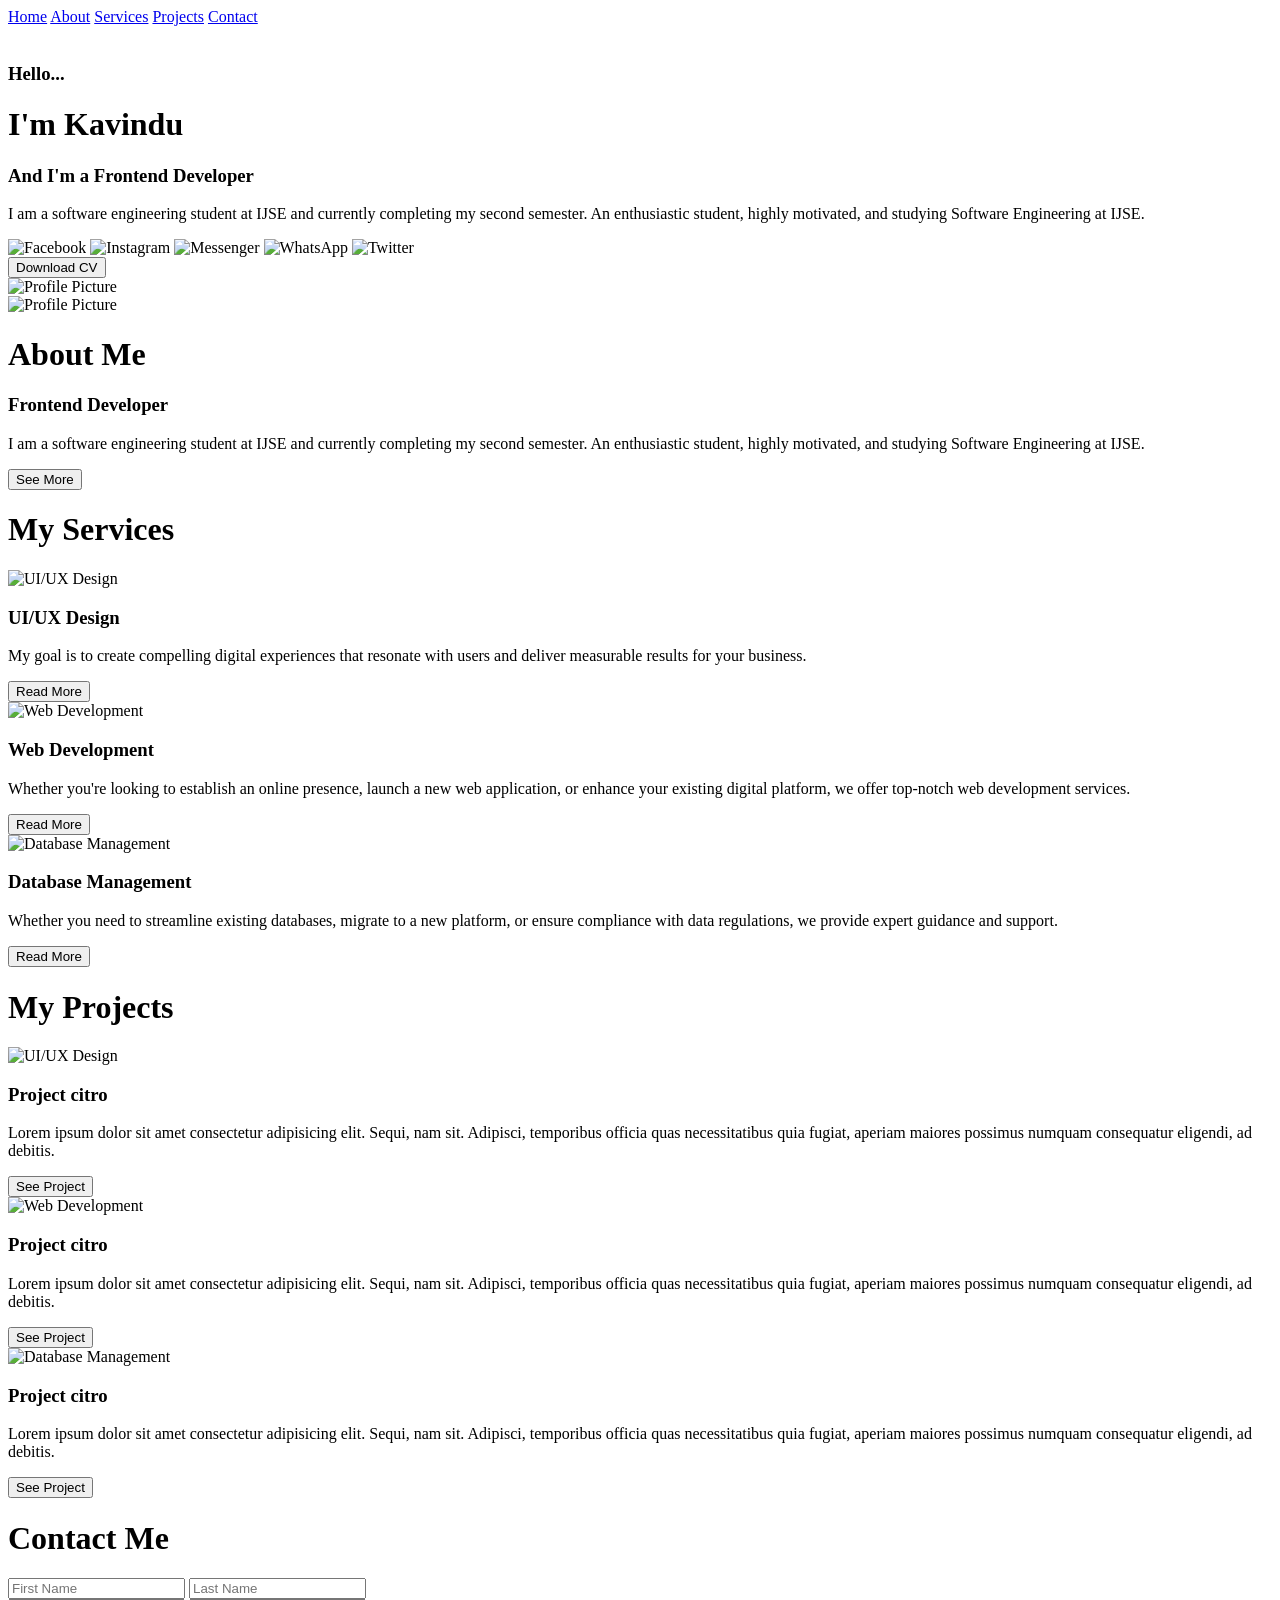
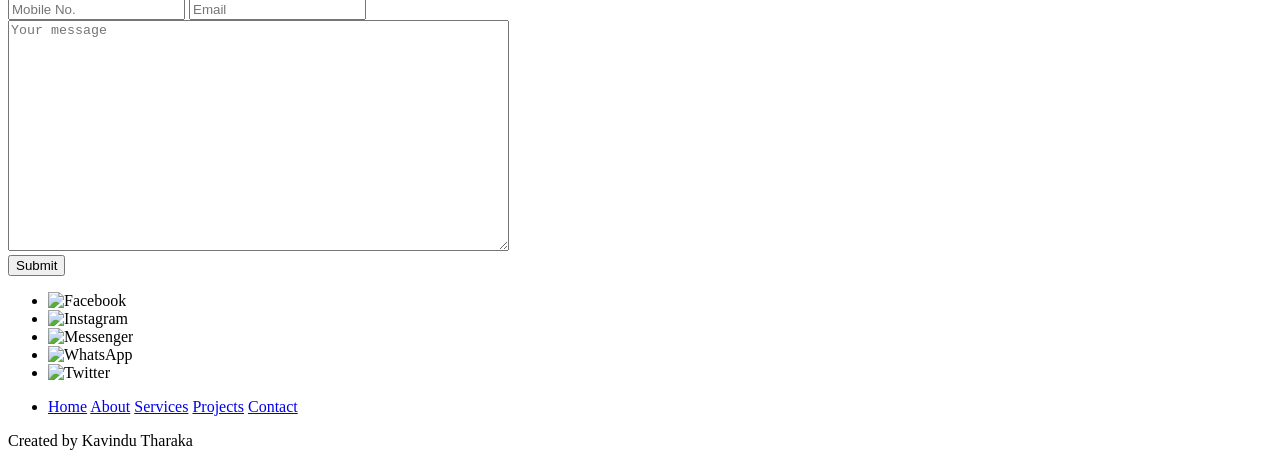
==== index.html @ 77abf1ff "new index" ====
<!DOCTYPE html>
<html lang="en">
  <head>
    <meta charset="UTF-8" />
    <meta name="viewport" content="width=device-width, initial-scale=1.0" />
    <title>Portfolio Recipes</title>
    <link
      rel="stylesheet"
      href="\portfolio_kavindu-with_css\css\index.css"
    />
  </head>
  <body>
    <header>
      <nav>
        <a href="#home">Home</a>
        <a href="#about">About</a>
        <a href="#services">Services</a>
        <a href="#projects">Projects</a>
        <a href="#contact">Contact</a>
      </nav>
    </header>
    <br />
    <main>
      <div class="container-home">
        <div class="box box1" id="home">
          <div class="home">
            <div class="home-text">
              <h3>Hello...</h3>
              <h1>I'm Kavindu</h1>
              <h3>And I'm a <span>Frontend Developer</span></h3>
              <p>
                I am a software engineering student at IJSE and currently
                completing my second semester. An enthusiastic student, highly
                motivated, and studying Software Engineering at IJSE.
              </p>
            </div>
            <div class="social-icons">
              <img
                src="\portfolio_kavindu-with_css\images\icons8-facebook-24 (1).png"
                alt="Facebook"
              />
              <img
                src="\portfolio_kavindu-with_css\images\icons8-instagram-32.png"
                alt="Instagram"
              />
              <img
                src="\portfolio_kavindu-with_css\images\icons8-facebook-messenger-32.png"
                alt="Messenger"
              />
              <img
                src="\portfolio_kavindu-with_css\images\icons8-whatsapp-32.png"
                alt="WhatsApp"
              />
              <img
                src="\portfolio_kavindu-with_css\images\icons8-twitter-48.png"
                alt="Twitter"
              />
            </div>
            <button>Download CV</button>
          </div>
        </div>
        <div class="box box2">
          <div class="home-img" id="home-img">
            <img 
              src="\portfolio_kavindu-with_css\images\Screenshot 2024-10-14 133541.png"           
              alt="Profile Picture"
            />
          </div>
        </div>
      </div>

      <div class="container-about" id="about">
        <div class="box box3">
          <div class="about">
            <div class="about-img">
              <img
                src="\portfolio_kavindu-with_css\images\Screenshot 2024-10-14 134117.png"
                alt="Profile Picture"
              />
            </div>
          </div>
        </div>
        <div class="box box4">
          <div class="about-text">
            <h1>About <span>Me</span></h1>
            <h3>Frontend Developer</h3>
            <p>
              I am a software engineering student at IJSE and currently
              completing my second semester. An enthusiastic student, highly
              motivated, and studying Software Engineering at IJSE.
            </p>
            <button class="btn-about">See More</button>
          </div>
        </div>
      </div>

      <div class="container-services" id="services">
        <div class="services-head">
          <h1>My <span>Services</span></h1>
        </div>
        <div class="service-card">
          <div class="box box5">
            <div class="ui">
              <img
                src="\portfolio_kavindu-with_css\images\icons8-pencil-24.png"
                width="20px"
                height="20"
                alt="UI/UX Design"
              />
              <h3>UI/UX Design</h3>
              <p>
                My goal is to create compelling digital experiences that
                resonate with users and deliver measurable results for your
                business.
              </p>
              <button>Read More</button>
            </div>
          </div>
          <div class="box box6">
            <div class="ui">
              <img
                src="\portfolio_kavindu-with_css\images\icons8-layers-48.png"
                width="20px"
                height="20"
                alt="Web Development"
              />
              <h3>Web Development</h3>
              <p>
                Whether you're looking to establish an online presence, launch a
                new web application, or enhance your existing digital platform,
                we offer top-notch web development services.
              </p>
              <button>Read More</button>
            </div>
          </div>
          <div class="box box7">
            <div class="ui">
              <img
                src="\portfolio_kavindu-with_css\images\icons8-brick-wall-48.png"
                width="20px"
                height="20"
                alt="Database Management"
              />
              <h3>Database Management</h3>
              <p>
                Whether you need to streamline existing databases, migrate to a
                new platform, or ensure compliance with data regulations, we
                provide expert guidance and support.
              </p>
              <button>Read More</button>
            </div>
          </div>
        </div>
      </div>

      <div class="container-projects" id="projects">
        <div class="projects-head">
          <h1>My <span>Projects</span></h1>
        </div>
        <div class="project-card">
          <div class="box box8">
            <div class="pro1">
              <img
                src="\portfolio_kavindu-with_css\images\1920x1080-hd-coding-6b7em4l2ptkptmn3.jpg"
                alt="UI/UX Design"
              />
              <h3>Project citro</h3>
              <p>
                Lorem ipsum dolor sit amet consectetur adipisicing elit. Sequi,
                nam sit. Adipisci, temporibus officia quas necessitatibus quia
                fugiat, aperiam maiores possimus numquam consequatur eligendi,
                ad debitis.
              </p>
              <button>See Project</button>
            </div>
          </div>

          <div class="box box9">
            <div class="pro2">
              <img
                src="\portfolio_kavindu-with_css\images\1920x1080-hd-coding-57rsi2a6uqxerq4i.jpg"
                alt="Web Development"
              />
              <h3>Project citro</h3>
              <p>
                Lorem ipsum dolor sit amet consectetur adipisicing elit. Sequi,
                nam sit. Adipisci, temporibus officia quas necessitatibus quia
                fugiat, aperiam maiores possimus numquam consequatur eligendi,
                ad debitis.
              </p>
              <button>See Project</button>
            </div>
          </div>
          <div class="box box10">
            <div class="pro3">
              <img
                src="\portfolio_kavindu-with_css\images\photo-1607705703571-c5a8695f18f6.jpeg"
                alt="Database Management"
              />
              <h3>Project citro</h3>
              <p>
                Lorem ipsum dolor sit amet consectetur adipisicing elit. Sequi,
                nam sit. Adipisci, temporibus officia quas necessitatibus quia
                fugiat, aperiam maiores possimus numquam consequatur eligendi,
                ad debitis.
              </p>
              <button>See Project</button>
            </div>
          </div>
        </div>
      </div>

      <div class="container-contact" id="contact">
        <div class="contact-head">
          <h1>Contact <span>Me</span></h1>
        </div>
        <div class="table">
          <form action="">
            <input
              type="text"
              id="first-name"
              name="first-name"
              placeholder="First Name"
            />
            <input
              type="text"
              id="last-name"
              name="last-name"
              placeholder="Last Name"
            /><br />
            <input
              type="text"
              id="mobile-no"
              name="mobile-no"
              placeholder="Mobile No."
            />
            <input
              type="email"
              id="email"
              name="email"
              placeholder="Email"
            /><br />
            <textarea
              id="message"
              name="message"
              cols="60"
              rows="15"
              placeholder="Your message"
            ></textarea
            ><br />
          </form>
        </div>
        <button class="btncontact">Submit</button>
      </div>

      <footer class="footer">
        <ul class="social-icons">
          <li>
            <img
              src="\portfolio_kavindu-with_css\images\icons8-facebook-24 (1).png"
              alt="Facebook"
            />
          </li>
          <li>
            <img
              src="\portfolio_kavindu-with_css\images\icons8-instagram-32.png"
              alt="Instagram"
            />
          </li>
          <li>
            <img
              src="\portfolio_kavindu-with_css\images\icons8-facebook-messenger-32.png"
              alt="Messenger"
            />
          </li>
          <li>
            <img
              src="\portfolio_kavindu-with_css\images\icons8-whatsapp-32.png"
              alt="WhatsApp"
            />
          </li>
          <li>
            <img
              src="\portfolio_kavindu-with_css\images\icons8-twitter-48.png"
              alt="Twitter"
            />
          </li>
        </ul>

        <ul class="menu">
          <li>
            <a href="#">Home</a>
            <a href="#about">About</a>
            <a href="#services">Services</a>
            <a href="#projects">Projects</a>
            <a href="#contact">Contact</a>
          </li>
        </ul>
        <p>Created by Kavindu Tharaka</p>
      </footer>
    </main>
  </body>
</html>
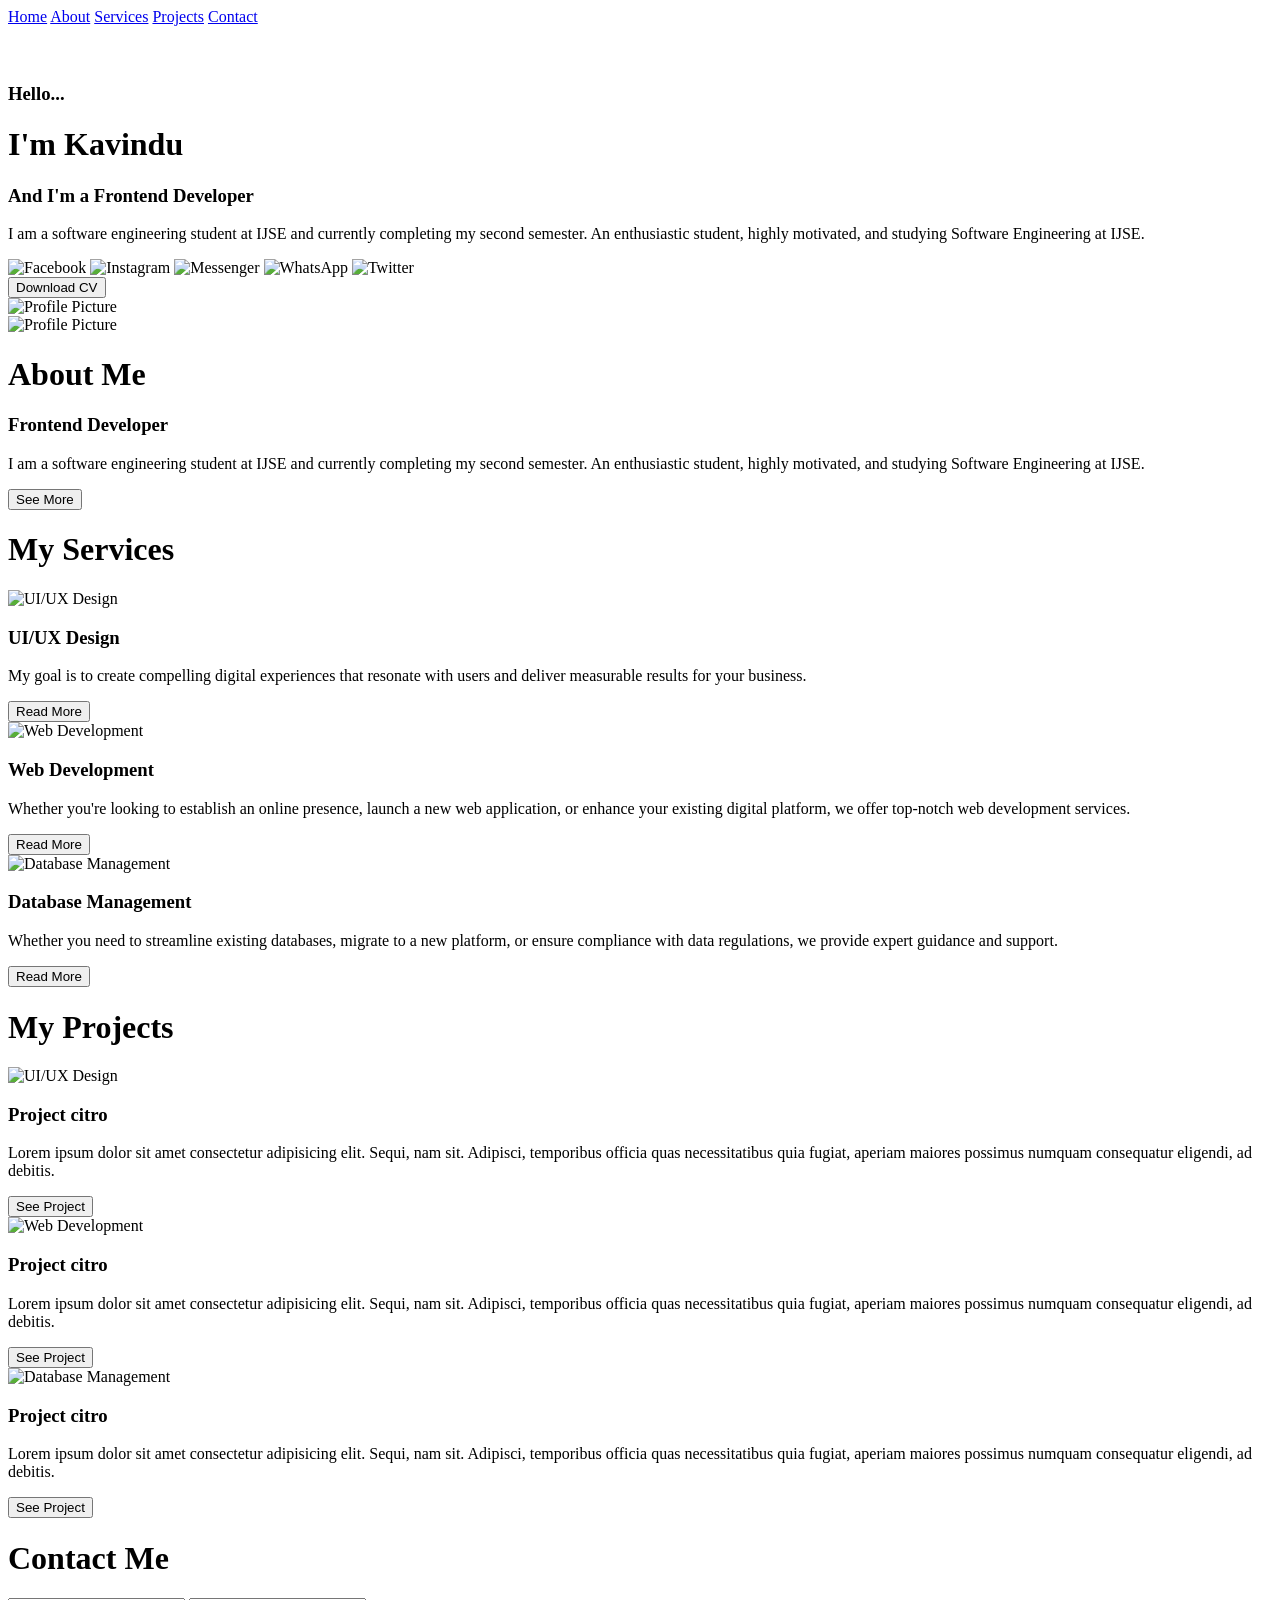
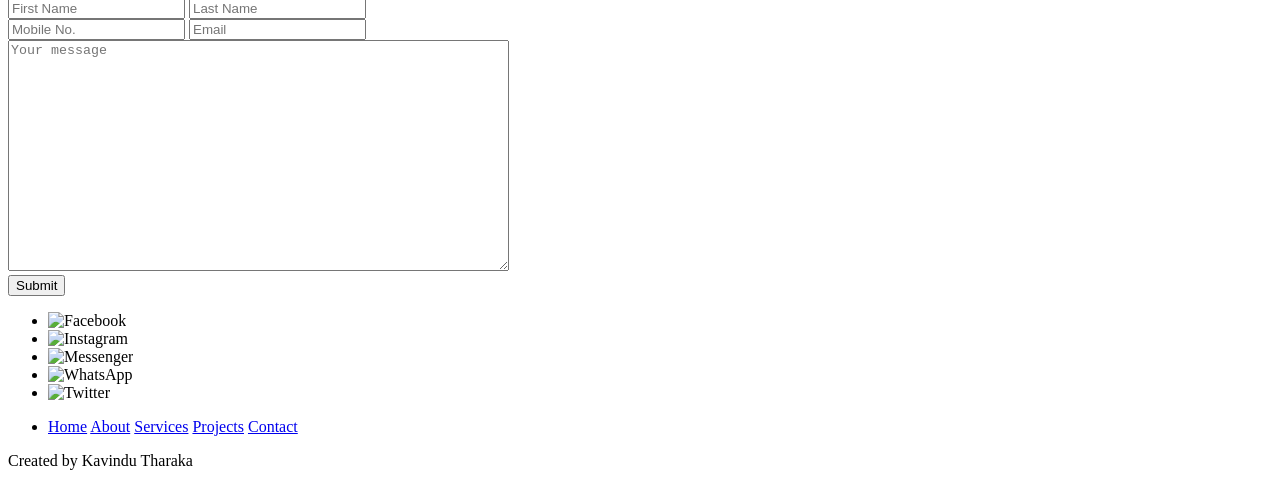
==== commit a239ec65: "burger button" ====
--- a/index.html
+++ b/index.html
@@ -8,6 +8,74 @@
       rel="stylesheet"
       href="\portfolio_kavindu-with_css\css\index.css"
     />
+    <link
+      rel="stylesheet"
+      href="https://cdnjs.cloudflare.com/ajax/libs/font-awesome/6.5.1/css/all.min.css"
+      integrity="sha512-DTOQO9RWCH3ppGqcWaEA1BIZOC6xxalwEsw9c2QQeAIftl+Vegovlnee1c9QX4TctnWMn13TZye+giMm8e2LwA=="
+      crossorigin="anonymous"
+      referrerpolicy="no-referrer"
+    />
+    <style>
+
+      .burger {
+        /* display: none; */
+        color: white;
+        font-size: 1.2rem;
+        cursor: pointer;
+      }
+      @media screen and (max-width: 590px) {
+    
+    .navbar ul{
+        display: none;
+      }
+      .search-logo{
+        display: none;
+      }
+  
+      .burger {
+        display: block;
+        opacity: 1;
+      }
+  
+      .menu-panel.active {
+        right: 0;
+      }
+    }
+      .menu-panel {
+        background-color: #1e2436;
+        color: aqua;
+        height: 250px;
+        width: 100px;
+        position: fixed;
+        right: -100%;
+        top: 0;
+        transition: right 0.4s ease;
+        z-index: 1;
+      }
+      .menu-panel ul {
+        list-style: none;
+        padding: 50px 20px;
+      }
+      .menu-panel ul li {
+        margin-bottom: 20px;
+      }
+      .menu-panel ul li a {
+        color: rgb(255, 255, 255);
+        text-decoration: none;
+        font-size: 0.7rem;
+      }
+      .close-btn {
+        background-color: transparent;
+        color: white;
+        border: none;
+        font-size: 2rem;
+        cursor: pointer;
+        position: absolute;
+        top: 10px;
+        right: 20px;
+      }
+    
+    </style>
   </head>
   <body>
     <header>
@@ -17,8 +85,22 @@
         <a href="#services">Services</a>
         <a href="#projects">Projects</a>
         <a href="#contact">Contact</a>
+        
       </nav>
+      <i class="fa fa-bars burger" id="burger" aria-hidden="true">
+      </i>
     </header>
+
+    <div class="menu-panel" id="menu-panel-id">
+      <ul>
+        <li><a href="#home">Home</a></li>    
+        <li><a href="#about">About</a></li>
+        <li><a href="#services">Services</a></li>
+        <li><a href="#projects">Projects</a></li>  
+        <li><a href="#contact">Contact</a></li>
+    </ul>
+    </div>
+
     <br />
     <main>
       <div class="container-home">
@@ -299,5 +381,18 @@
         <p>Created by Kavindu Tharaka</p>
       </footer>
     </main>
+    <script>
+      const burger = document.getElementById("burger");
+      const menuPanel = document.getElementById("menu-panel-id");
+      const closeBtn = document.getElementById("btn-close");
+  
+      burger.addEventListener("click", () => {
+        menuPanel.classList.toggle("active");
+      });
+  
+      closeBtn.addEventListener("click", () => {
+        menuPanel.classList.remove("active");
+      });
+    </script>
   </body>
 </html>
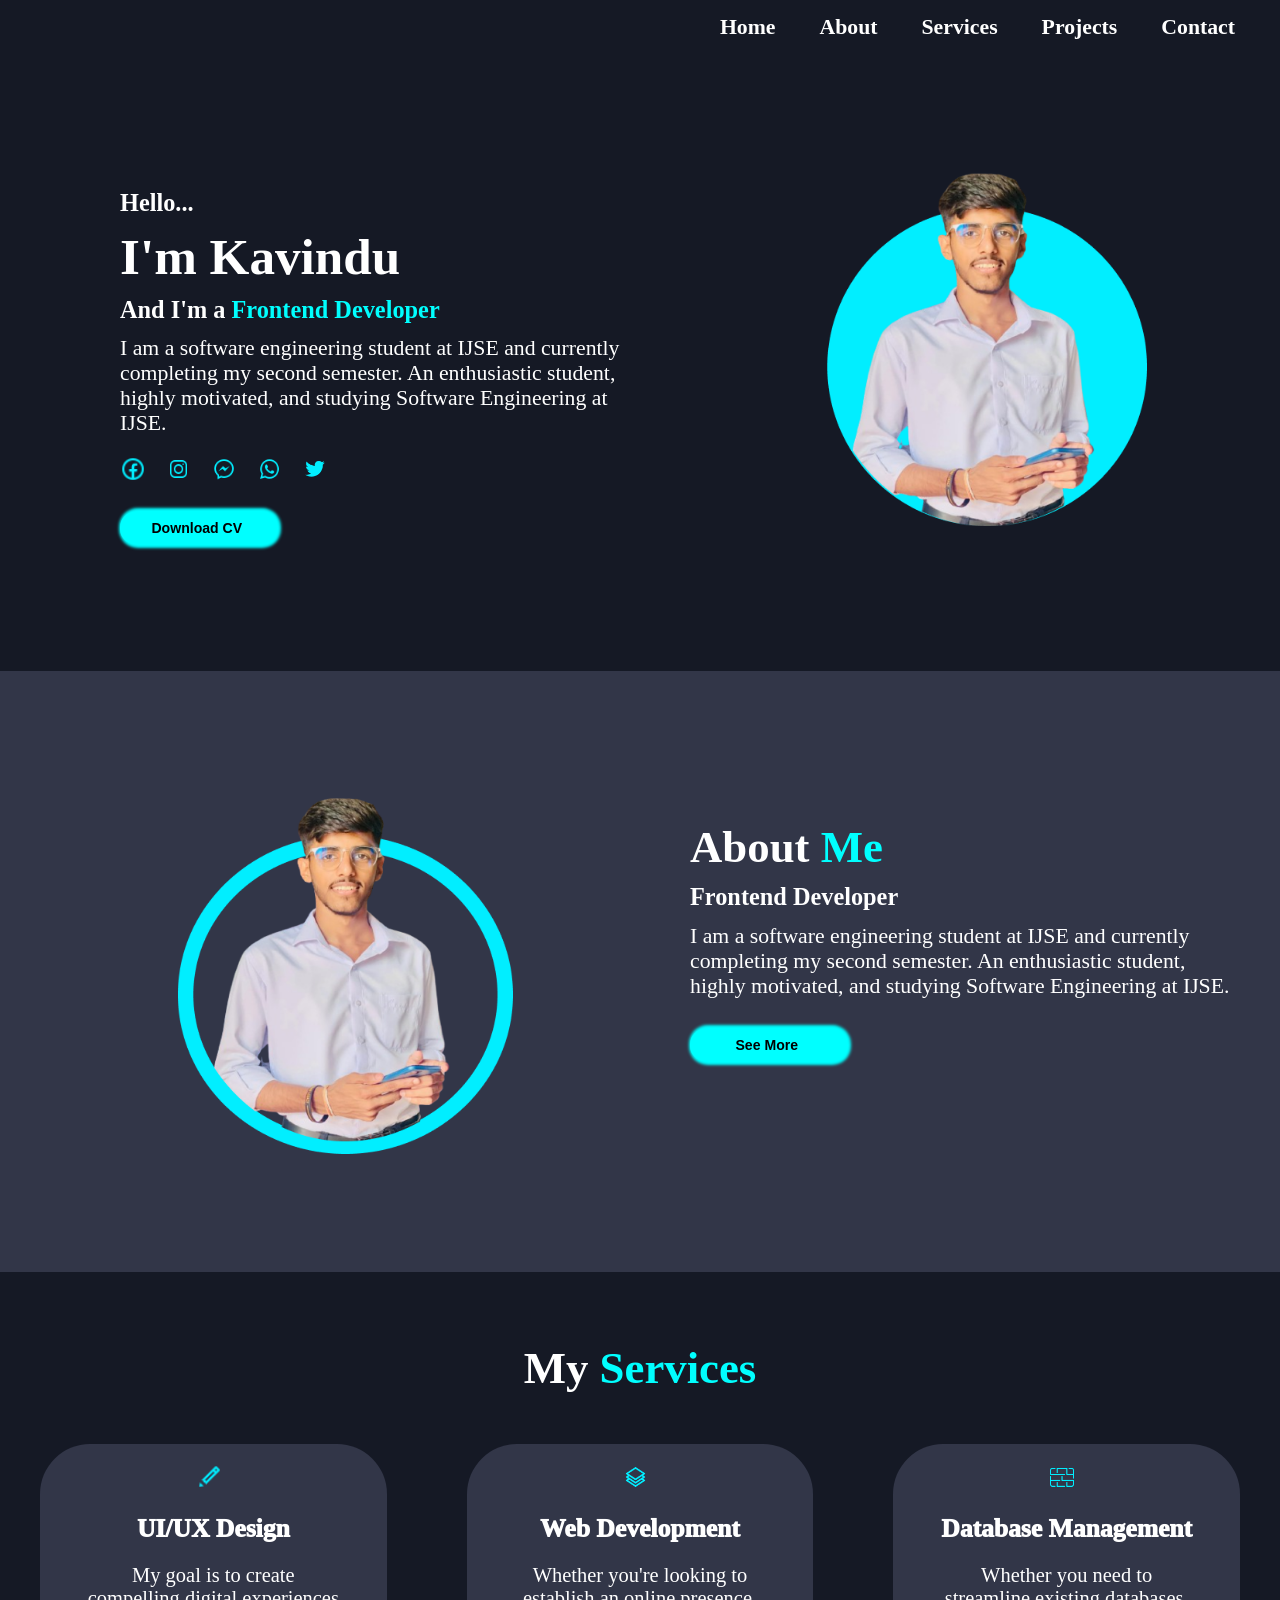
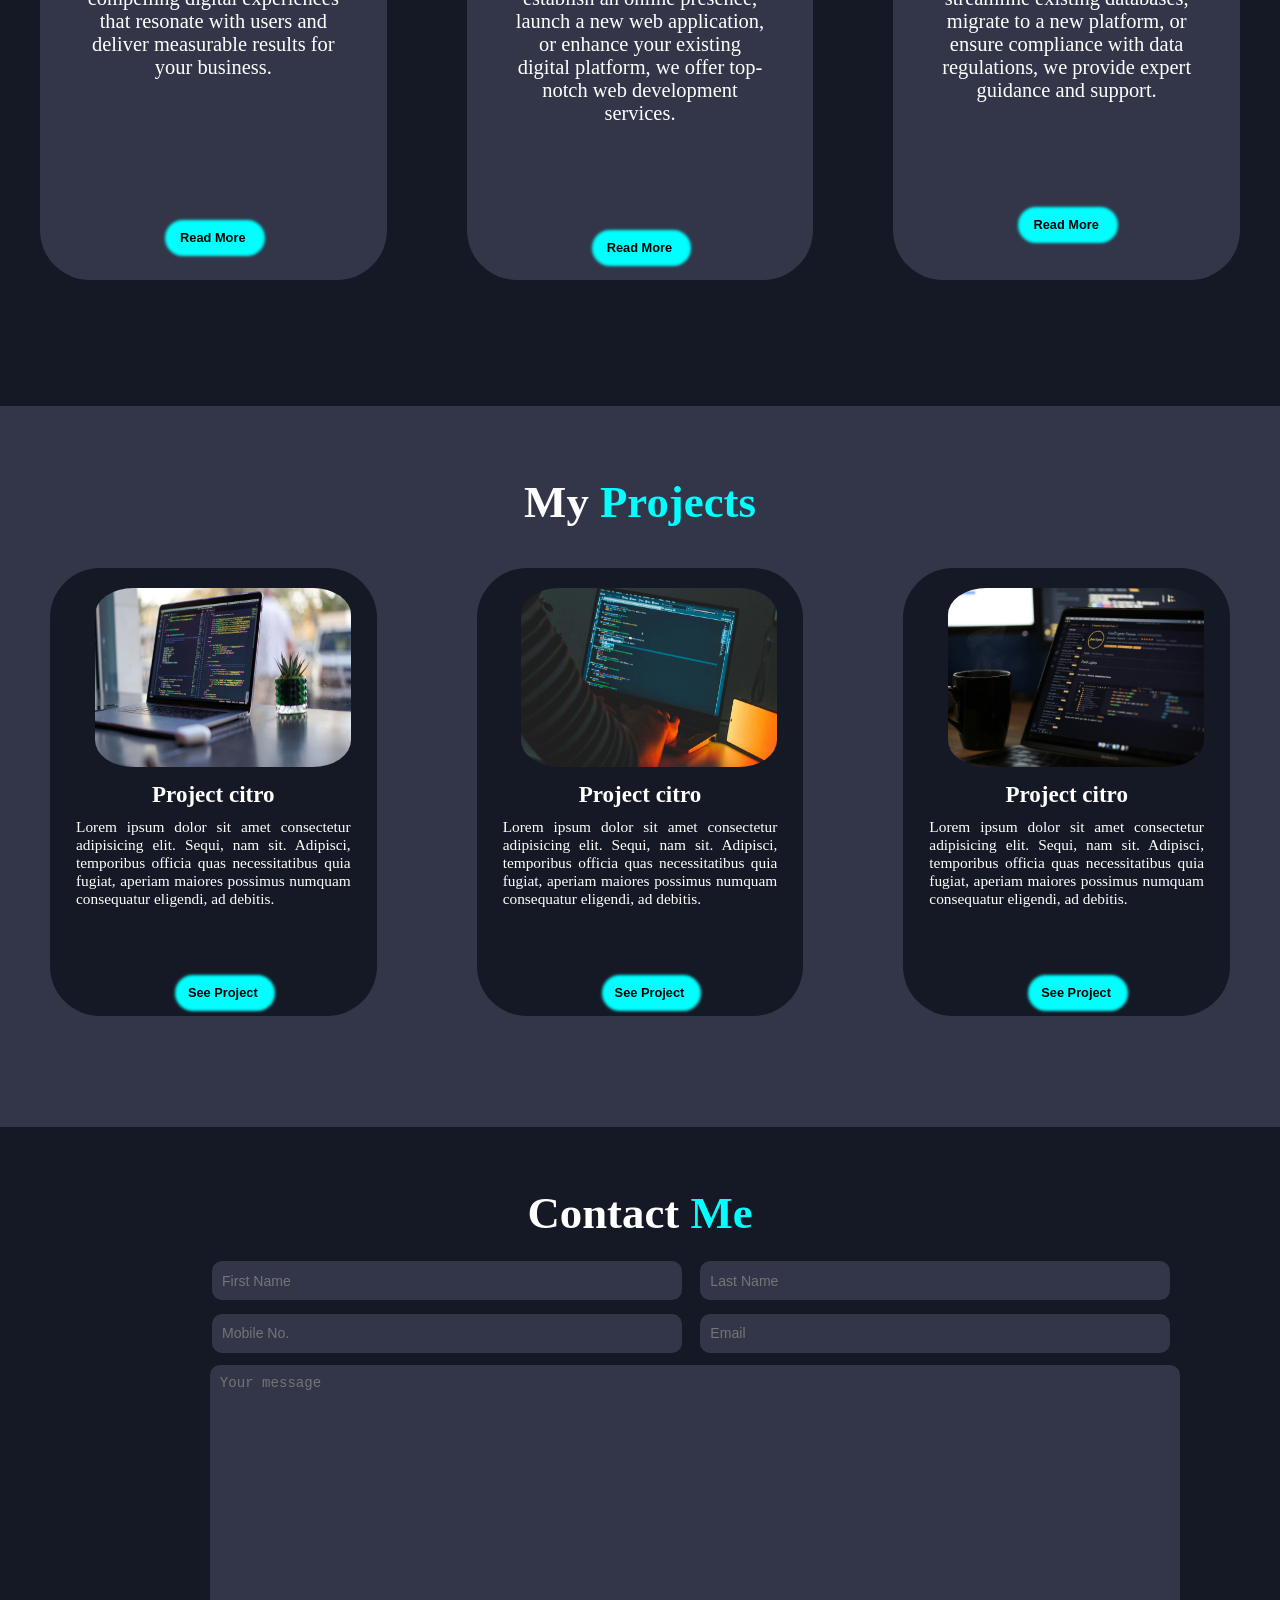
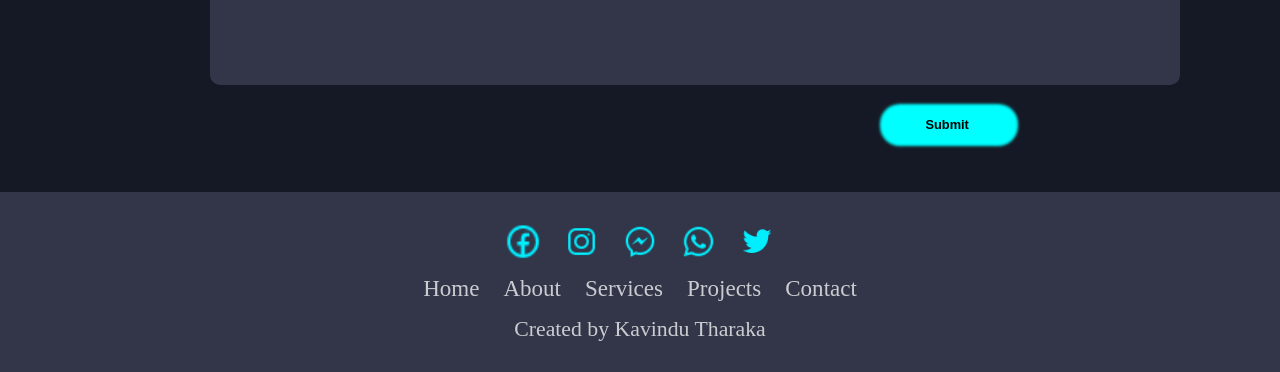
==== commit 86c31fb9: "quary change" ====
--- a/index.html
+++ b/index.html
@@ -4,10 +4,7 @@
     <meta charset="UTF-8" />
     <meta name="viewport" content="width=device-width, initial-scale=1.0" />
     <title>Portfolio Recipes</title>
-    <link
-      rel="stylesheet"
-      href="\portfolio_kavindu-with_css\css\index.css"
-    />
+    <link rel="stylesheet" href="/css/index.css" />
     <link
       rel="stylesheet"
       href="https://cdnjs.cloudflare.com/ajax/libs/font-awesome/6.5.1/css/all.min.css"
@@ -16,31 +13,29 @@
       referrerpolicy="no-referrer"
     />
     <style>
-
       .burger {
-        /* display: none; */
+        display: none;
         color: white;
         font-size: 1.2rem;
         cursor: pointer;
       }
       @media screen and (max-width: 590px) {
-    
-    .navbar ul{
-        display: none;
-      }
-      .search-logo{
-        display: none;
-      }
-  
-      .burger {
-        display: block;
-        opacity: 1;
-      }
-  
-      .menu-panel.active {
-        right: 0;
-      }
-    }
+        .navbar ul {
+          display: none;
+        }
+        .search-logo {
+          display: none;
+        }
+
+        .burger {
+          display: block;
+          opacity: 1;
+        }
+
+        .menu-panel.active {
+          right: 0;
+        }
+      }
       .menu-panel {
         background-color: #1e2436;
         color: aqua;
@@ -74,7 +69,6 @@
         top: 10px;
         right: 20px;
       }
-    
     </style>
   </head>
   <body>
@@ -85,20 +79,18 @@
         <a href="#services">Services</a>
         <a href="#projects">Projects</a>
         <a href="#contact">Contact</a>
-        
       </nav>
-      <i class="fa fa-bars burger" id="burger" aria-hidden="true">
-      </i>
+      <i class="fa fa-bars burger" id="burger" aria-hidden="true"> </i>
     </header>
 
     <div class="menu-panel" id="menu-panel-id">
       <ul>
-        <li><a href="#home">Home</a></li>    
+        <li><a href="#home">Home</a></li>
         <li><a href="#about">About</a></li>
         <li><a href="#services">Services</a></li>
-        <li><a href="#projects">Projects</a></li>  
+        <li><a href="#projects">Projects</a></li>
         <li><a href="#contact">Contact</a></li>
-    </ul>
+      </ul>
     </div>
 
     <br />
@@ -118,23 +110,23 @@
             </div>
             <div class="social-icons">
               <img
-                src="\portfolio_kavindu-with_css\images\icons8-facebook-24 (1).png"
+                src="/images/icons8-facebook-24 (1).png"
                 alt="Facebook"
               />
               <img
-                src="\portfolio_kavindu-with_css\images\icons8-instagram-32.png"
+                src="/images/icons8-instagram-32.png"
                 alt="Instagram"
               />
               <img
-                src="\portfolio_kavindu-with_css\images\icons8-facebook-messenger-32.png"
+                src="/images/icons8-facebook-messenger-32.png"
                 alt="Messenger"
               />
               <img
-                src="\portfolio_kavindu-with_css\images\icons8-whatsapp-32.png"
+                src="/images/icons8-whatsapp-32.png"
                 alt="WhatsApp"
               />
               <img
-                src="\portfolio_kavindu-with_css\images\icons8-twitter-48.png"
+                src="/images/icons8-twitter-48.png"
                 alt="Twitter"
               />
             </div>
@@ -143,8 +135,8 @@
         </div>
         <div class="box box2">
           <div class="home-img" id="home-img">
-            <img 
-              src="\portfolio_kavindu-with_css\images\Screenshot 2024-10-14 133541.png"           
+            <img
+              src="/images/Screenshot 2024-10-14 133541.png"
               alt="Profile Picture"
             />
           </div>
@@ -156,7 +148,7 @@
           <div class="about">
             <div class="about-img">
               <img
-                src="\portfolio_kavindu-with_css\images\Screenshot 2024-10-14 134117.png"
+                src="/images/Screenshot 2024-10-14 134117.png"
                 alt="Profile Picture"
               />
             </div>
@@ -184,7 +176,7 @@
           <div class="box box5">
             <div class="ui">
               <img
-                src="\portfolio_kavindu-with_css\images\icons8-pencil-24.png"
+                src="/images/icons8-pencil-24.png"
                 width="20px"
                 height="20"
                 alt="UI/UX Design"
@@ -201,7 +193,7 @@
           <div class="box box6">
             <div class="ui">
               <img
-                src="\portfolio_kavindu-with_css\images\icons8-layers-48.png"
+                src="/images/icons8-layers-48.png"
                 width="20px"
                 height="20"
                 alt="Web Development"
@@ -218,7 +210,7 @@
           <div class="box box7">
             <div class="ui">
               <img
-                src="\portfolio_kavindu-with_css\images\icons8-brick-wall-48.png"
+                src="/images/icons8-brick-wall-48.png"
                 width="20px"
                 height="20"
                 alt="Database Management"
@@ -243,7 +235,7 @@
           <div class="box box8">
             <div class="pro1">
               <img
-                src="\portfolio_kavindu-with_css\images\1920x1080-hd-coding-6b7em4l2ptkptmn3.jpg"
+                src="/images/1920x1080-hd-coding-6b7em4l2ptkptmn3.jpg"
                 alt="UI/UX Design"
               />
               <h3>Project citro</h3>
@@ -260,7 +252,7 @@
           <div class="box box9">
             <div class="pro2">
               <img
-                src="\portfolio_kavindu-with_css\images\1920x1080-hd-coding-57rsi2a6uqxerq4i.jpg"
+                src="/images/1920x1080-hd-coding-57rsi2a6uqxerq4i.jpg"
                 alt="Web Development"
               />
               <h3>Project citro</h3>
@@ -276,7 +268,7 @@
           <div class="box box10">
             <div class="pro3">
               <img
-                src="\portfolio_kavindu-with_css\images\photo-1607705703571-c5a8695f18f6.jpeg"
+                src="/images/photo-1607705703571-c5a8695f18f6.jpeg"
                 alt="Database Management"
               />
               <h3>Project citro</h3>
@@ -339,31 +331,31 @@
         <ul class="social-icons">
           <li>
             <img
-              src="\portfolio_kavindu-with_css\images\icons8-facebook-24 (1).png"
+              src="/images/icons8-facebook-24 (1).png"
               alt="Facebook"
             />
           </li>
           <li>
             <img
-              src="\portfolio_kavindu-with_css\images\icons8-instagram-32.png"
+              src="/images/icons8-instagram-32.png"
               alt="Instagram"
             />
           </li>
           <li>
             <img
-              src="\portfolio_kavindu-with_css\images\icons8-facebook-messenger-32.png"
+              src="/images/icons8-facebook-messenger-32.png"
               alt="Messenger"
             />
           </li>
           <li>
             <img
-              src="\portfolio_kavindu-with_css\images\icons8-whatsapp-32.png"
+              src="/images/icons8-whatsapp-32.png"
               alt="WhatsApp"
             />
           </li>
           <li>
             <img
-              src="\portfolio_kavindu-with_css\images\icons8-twitter-48.png"
+              src="/images/icons8-twitter-48.png"
               alt="Twitter"
             />
           </li>
@@ -385,11 +377,11 @@
       const burger = document.getElementById("burger");
       const menuPanel = document.getElementById("menu-panel-id");
       const closeBtn = document.getElementById("btn-close");
-  
+
       burger.addEventListener("click", () => {
         menuPanel.classList.toggle("active");
       });
-  
+
       closeBtn.addEventListener("click", () => {
         menuPanel.classList.remove("active");
       });
--- a/css/index.css
+++ b/css/index.css
@@ -0,0 +1,1893 @@
+@import url("https://fonts.googleapis.com/css2?family=Poppins:400,500,600,700&display=swap");
+
+* {
+  margin: 0px;
+  padding: 0;
+  box-sizing: border-box;
+  scroll-behavior: smooth;
+}
+
+body {
+  background-color: #151925;
+}
+
+header {
+  z-index: 1;
+  position: sticky;
+  top: 0px;
+  left: 0px;
+  background-color: #151925;
+  padding: 15px;
+  text-align: right;
+  font-weight: bold;
+  width: 100%;
+  a {
+    margin-right: 20px;
+  }
+}
+i {
+  color: white;
+  font-size: 20px;
+  margin-top: 11px;
+}
+i:hover {
+  color: aqua;
+}
+
+header nav a:hover {
+  color: aqua;
+  cursor: pointer;
+  transition: 0.5s;
+}
+.container-home {
+  display: grid;
+  background-color: #151925;
+  grid-template-columns: repeat(2, 1fr);
+  height: 47vw;
+  width: 100%;
+}
+.home button {
+  width: 12vw;
+  height: 2.5vw;
+  border-radius: 15px;
+  border: 0px;
+  background-color: aqua;
+  margin-top: 30px;
+  box-shadow: 3px 0px 3px 4px aqua;
+  font-size: 1.1vw;
+  font-weight: bolder;
+  transition: 0.4s ease-out;
+}
+
+.home button:hover {
+  transform: scale(1.1);
+  transition: 0.4s ease-in;
+  box-shadow: 3px 0px 3px 3px aqua;
+  cursor: pointer;
+  color: rgb(0, 0, 0);
+  font-size: 1.2vw;
+  font-weight: bolder;
+}
+.home {
+  margin-top: 180px;
+  margin-left: 180px;
+  h3 {
+    font-size: 1.9vw;
+  }
+}
+.home-img {
+  img {
+    width: 430px;
+    height: 430px;
+    border-radius: 50%;
+  }
+}
+.home-text {
+  color: white;
+  h1 {
+    margin-top: 10px;
+    margin-bottom: 10px;
+    font-size: 4vw;
+  }
+  p {
+    margin-top: 12px;
+    margin-bottom: 10px;
+    font-size: 1.7vw;
+  }
+}
+span {
+  color: aqua;
+}
+span:hover {
+  cursor: pointer;
+}
+div .social-icons {
+  margin-top: 20px;
+  display: flex;
+  gap: 20px;
+  align-items: center;
+}
+.social-icons img {
+  width: 2vw;
+  height: 2vw;
+  transition: 0.5s ease-out;
+}
+
+.social-icons img:hover {
+  transform: scale(1.4);
+  transition: 0.7s ease-in;
+  border: 1px solid aqua;
+  border-radius: 200%;
+}
+
+.home-img {
+  border-radius: 50%;
+  margin-top: 180px;
+  margin-left: 250px;
+  transition: 0.5s ease-out;
+}
+.home-img:hover {
+  transform: scale(1.02);
+  transition: 0.5s ease-in;
+}
+
+nav a {
+  font-size: 1.7vw;
+  text-decoration: none;
+  color: white;
+  padding: 10px;
+}
+
+.container-about {
+  display: grid;
+  background-color: #323648;
+  grid-template-columns: repeat(2, 1fr);
+  height: 47vw;
+  width: 100%;
+}
+.about-img {
+  border-radius: 50%;
+  margin-top: 210px;
+  margin-left: 250px;
+  transition: 0.5s ease-out;
+}
+.about-img {
+  img {
+    width: 430px;
+    height: 430px;
+    border-radius: 50%;
+  }
+}
+.about-img:hover {
+  transform: scale(1.1);
+  transition: 0.5s ease-in;
+}
+.btn-about {
+  width: 12vw;
+  height: 2.5vw;
+  border-radius: 15px;
+  border: 0px;
+  background-color: aqua;
+  margin-top: 20px;
+  box-shadow: 3px 0px 3px 4px aqua;
+  font-size: 1.1vw;
+  font-weight: bolder;
+  transition: 0.5s ease-out;
+}
+
+.btn-about:hover {
+  transform: scale(1.1);
+  transition: 0.5s;
+  box-shadow: 3px 0px 3px 3px aqua;
+  cursor: pointer;
+  color: rgb(0, 0, 0);
+  font-weight: bolder;
+  font-size: 1.2vw;
+}
+.about-text {
+  color: white;
+  margin-top: 230px;
+  margin-left: 80px;
+  margin-right: 40px;
+  h1 {
+    margin-top: 10px;
+    margin-bottom: 10px;
+    font-size: 3.5vw;
+  }
+  p {
+    margin-top: 13px;
+    margin-bottom: 10px;
+    font-size: 1.7vw;
+  }
+  h3 {
+    font-size: 1.9vw;
+    font-weight: bold;
+  }
+}
+
+.service-card {
+  display: grid;
+  background-color: #151925;
+  grid-template-columns: repeat(3, 1fr);
+  height: 47vw;
+  width: 100%;
+}
+.services-head {
+  color: white;
+  text-align: center;
+  padding: 10px;
+  margin-top: 0px;
+  background-color: #151925;
+  h1 {
+    margin-top: 60px;
+    font-size: 3.5vw;
+  }
+}
+.box5,
+.box6,
+.box7 {
+  padding: 40px;
+  transition: 0.5s ease-out;
+}
+
+.ui:hover {
+  transform: scale(1.06);
+  transition: 0.5s ease-in;
+  box-shadow: 0px 2px 2px 4px aqua;
+}
+.box5 .ui button {
+  margin-top: 14vh;
+}
+.ui {
+  color: white;
+  background-color: #323648;
+  width: 100%;
+  height: 34vw;
+  border-radius: 50px;
+  transition: 0.5s ease-in;
+
+  img {
+    width: 2vw;
+    height: 2vw;
+    margin-top: 20px;
+    margin-bottom: 20px;
+    margin-left: 45%;
+  }
+  h3 {
+    font-weight: 1000;
+    margin-bottom: 20px;
+    text-align: center;
+    font-size: 2vw;
+  }
+  p {
+    font-size: 1.6vw;
+    margin-left: 45px;
+    margin-right: 45px;
+    margin-bottom: 20px;
+    text-align: center;
+  }
+  button {
+    width: 7vw;
+    height: 2vw;
+    border: 0px;
+    border-radius: 15px;
+    background-color: aqua;
+    margin-left: 10vw;
+    box-shadow: 2px 0px 3px 5px aqua;
+    font-size: 1vw;
+    font-weight: bolder;
+    margin-top: 10vh;
+    transition: 0.4s ease-out;
+  }
+}
+
+.ui button:hover {
+  transform: scale(0.9);
+  transition: 0.5s;
+  box-shadow: 3px 0px 3px 3px aqua;
+  cursor: pointer;
+  color: rgb(0, 0, 0);
+  font-weight: bolder;
+  font-size: 0.8vw;
+}
+
+.project-card {
+  display: grid;
+  background-color: #323648;
+  grid-template-columns: repeat(3, 1fr);
+  height: 46vw;
+  width: 100%;
+  img {
+    border-radius: 15%;
+    transition: 0.5s ease-out;
+    margin-top: 20px;
+    margin-bottom: 10px;
+    width: 20vw;
+    height: 14vw;
+    margin-left: 3.5vw;
+  }
+  p {
+    color: white;
+    margin-left: 26px;
+    margin-right: 26px;
+    margin-top: 10px;
+    text-align: justify;
+    font-weight: 100;
+    font-size: 1.2vw;
+  }
+  button {
+    width: 7vw;
+    height: 2vw;
+    border: 0px;
+    border-radius: 15px;
+    background-color: aqua;
+    margin-left: 10vw;
+    box-shadow: 2px 0px 3px 5px aqua;
+    font-size: 1vw;
+    font-weight: bolder;
+    margin-top: 8vh;
+    transition: 0.4s ease-out;
+  }
+  button:hover {
+    transform: scale(0.9);
+    transition: 0.5s;
+    box-shadow: 3px 0px 3px 3px aqua;
+    cursor: pointer;
+    font-weight: bolder;
+  }
+  h3 {
+    color: white;
+    text-align: center;
+    font-weight: bold;
+    font-size: 1.8vw;
+  }
+}
+
+.projects-head {
+  color: white;
+  text-align: center;
+  padding: 10px;
+  background-color: #323648;
+  h1 {
+    font-size: 3.5vw;
+    margin-top: 60px;
+  }
+}
+
+.pro1 {
+  background-color: #151925;
+  height: 35vw;
+  width: 100%;
+  border-radius: 50px;
+  transition: 0.5s ease-out;
+}
+.pro2 {
+  background-color: #151925;
+  height: 35vw;
+  width: 100%;
+  border-radius: 50px;
+  transition: 0.5s ease-out;
+}
+.pro3 {
+  background-color: #151925;
+  height: 35vw;
+  width: 100%;
+  border-radius: 50px;
+  transition: 0.5s ease-out;
+}
+
+.pro1:hover {
+  transform: scale(1.06);
+  transition: 0.5s ease-in;
+  box-shadow: 0px 2px 2px 4px aqua;
+}
+.pro2:hover {
+  transform: scale(1.06);
+  transition: 0.5s ease-in;
+  box-shadow: 0px 2px 2px 4px aqua;
+}
+.pro3:hover {
+  transform: scale(1.06);
+  transition: 0.5s ease-in;
+  box-shadow: 0px 2px 2px 4px aqua;
+}
+
+.box8,
+.box9,
+.box10 {
+  padding: 50px;
+  padding-top: 30px;
+}
+.container-contact {
+  background-color: #151925;
+  height: 52vw;
+  width: 100%;
+}
+.contact-head {
+  color: white;
+  text-align: center;
+  padding: 10px;
+  margin-top: 70px;
+  background-color: #151925;
+}
+.contact-head {
+  margin-top: 0;
+  height: 8vw;
+  h1 {
+    font-size: 3.5vw;
+    margin-top: 50px;
+  }
+}
+input {
+  margin: 7.2px;
+  border: 0px;
+  border-radius: 10px;
+  background-color: #323648;
+  width: 47%;
+  height: 3vw;
+  resize: none;
+  font-size: 1.1vw;
+  color: white;
+}
+input:hover,
+textarea:hover {
+  border: 1px solid aqua;
+}
+input[type="email"],
+[type="text"] {
+  padding: 10px;
+}
+textarea {
+  margin: 5px;
+  border-radius: 10px;
+  border: 0px;
+  background-color: #323648;
+  width: 97%;
+  height: 25vw;
+  padding: 10px;
+  resize: none;
+  font-size: 1.1vw;
+  color: white;
+}
+
+textarea[id="message"] {
+  padding: 10px;
+}
+.table {
+  width: 1000px;
+  margin-left: 25vw;
+  margin-top: 20px;
+}
+.btncontact {
+  width: 10vw;
+  height: 2.5vw;
+  margin-left: 69%;
+  margin-top: 15px;
+  border: 0px;
+  border-radius: 15px;
+  background-color: aqua;
+  box-shadow: 2px 0px 3px 5px aqua;
+  font-size: 1vw;
+  font-weight: bold;
+  transition: 0.4s ease-out;
+}
+.btncontact:hover {
+  transform: scale(0.9);
+  transition: 0.5s;
+  box-shadow: 3px 0px 3px 3px aqua;
+  cursor: pointer;
+  font-weight: bolder;
+}
+
+.footer {
+  position: relative;
+  display: flex;
+  justify-content: center;
+  align-items: center;
+  width: 100%;
+  background: #323648;
+  height: 14vw;
+  padding: 20px 50px;
+  flex-direction: column;
+}
+.footer .social-icons {
+  position: relative;
+  display: flex;
+  justify-content: center;
+  align-items: center;
+  margin: 10px 0;
+  flex-wrap: wrap;
+}
+
+.footer .social-icons li,
+.footer .menu li {
+  list-style: none;
+}
+
+.footer .social-icons li img {
+  margin: 0 10px;
+  display: inline-block;
+  transition: 0.5s;
+}
+.footer .social-icons img {
+  width: 3vw;
+  height: 3vw;
+}
+
+.footer .social-icons li img:hover {
+  border: 0px solid aqua;
+  transform: translateY(-10px);
+}
+
+.footer .menu li a {
+  font-size: 1.8vw;
+  color: white;
+  margin: 0 10px;
+  display: inline-block;
+  transition: 0.5s;
+  text-decoration: none;
+  opacity: 0.75;
+  transition: 0.5s;
+}
+
+.footer .menu li a:hover {
+  opacity: 3;
+  color: aqua;
+}
+.footer p {
+  color: white;
+  text-align: center;
+  margin-top: 15px;
+  margin-bottom: 10px;
+  font-size: 1.7vw;
+  opacity: 0.75;
+}
+
+@media screen and (max-width: 1440px) {
+  header {
+    height: 4vw;
+    i {
+      opacity: 0;
+    }
+    
+  }
+  .home {
+    margin-top: 120px;
+    margin-left: 120px;
+    h3 {
+      font-size: 1.9vw;
+    }
+  }
+  .home-img {
+    margin-top: 90px;
+    margin-left: 150px;
+    img {
+      width: 380px;
+      height: 380px;
+    }
+  }
+  .about-img {
+    margin-top: 110px;
+    margin-left: 150px;
+    img {
+      width: 380px;
+      height: 380px;
+    }
+  }
+  .about-text {
+    margin-top: 150px;
+    margin-left: 50px;
+  }
+  .table {
+    width: 1000px;
+    margin-left: 16%;
+    margin-top: 25px;
+  }
+}
+
+@media screen and (max-width: 1024px) {
+  header {
+    height: 5.5vw;
+  }
+  .container-home {
+    height: 54.5vw;
+    i {
+      opacity: 0;
+    }
+  }
+  nav a {
+    font-size: 2vw;
+  }
+  .home {
+    margin-top: 100px;
+    margin-left: 90px;
+    h3 {
+      font-size: 1.9vw;
+    }
+  }
+  .home-img {
+    margin-top: 90px;
+    margin-left: 94px;
+    img {
+      width: 280px;
+      height: 280px;
+    }
+  }
+  .container-about {
+    height: 54.5vw;
+  }
+  .about-img {
+    margin-top: 120px;
+    margin-left: 90px;
+    img {
+      width: 280px;
+      height: 280px;
+    }
+  }
+  .about-text {
+    margin-top: 130px;
+    margin-left: 50px;
+  }
+  .ui {
+    button {
+      margin-left: 95px;
+      margin-top: 6px;
+    }
+  }
+  .box5 .ui button {
+    margin-top: 42px;
+    margin-left: 90px;
+  }
+  .projects-head {
+    color: white;
+    text-align: center;
+    padding: 10px;
+    background-color: #323648;
+    h1 {
+      font-size: 3.2vw;
+      margin-top: 50px;
+    }
+  }
+  .project-card {
+    display: grid;
+    background-color: #323648;
+    grid-template-columns: repeat(3, 1fr);
+    height: 54.5vw;
+    width: 100%;
+    img {
+      border-radius: 15%;
+      transition: 0.5s ease-out;
+      margin-top: 20px;
+      margin-bottom: 0px;
+      width: 20vw;
+      height: 16vw;
+      margin-left: 20px;
+    }
+    p {
+      color: white;
+      margin-left: 35px;
+      margin-right: 35px;
+      margin-top: 10px;
+      text-align: justify;
+      font-weight: 100;
+      font-size: 1.5vw;
+      text-align: center;
+    }
+    button {
+      width: 9vw;
+      height: 3vw;
+      border: 0px;
+      border-radius: 15px;
+      background-color: aqua;
+      margin-left: 75px;
+      box-shadow: 2px 0px 3px 5px aqua;
+      font-size: 1.4vw;
+      font-weight: bolder;
+      margin-top: 30px;
+      transition: 0.4s ease-out;
+    }
+    button:hover {
+      transform: scale(0.9);
+      transition: 0.5s;
+      box-shadow: 3px 0px 3px 3px aqua;
+      cursor: pointer;
+      font-weight: bolder;
+    }
+    h3 {
+      color: white;
+      text-align: center;
+      font-weight: bold;
+      font-size: 2.6vw;
+    }
+  }
+  .pro1,
+  .pro2,
+  .pro3 {
+    height: 48vw;
+  }
+  .box8,
+  .box9,
+  .box10 {
+    padding-left: 50px;
+    padding-right: 50px;
+    padding-top: 20px;
+  }
+  .container-contact {
+    height: 54.5vw;
+  }
+  .contact-head {
+    h1 {
+      font-size: 3.2vw;
+      margin-top: 50px;
+    }
+  }
+  .table {
+    width: 800px;
+    margin-left: 12%;
+    margin-top: 25px;
+  }
+  .btncontact {
+    margin-left: 78%;
+    margin-top: 15px;
+    font-size: 1.5vw;
+  }
+}
+
+@media screen and (max-width: 768px) {
+  header {
+    height: 6.5vw;
+    i {
+      opacity: 0;
+    }
+  }
+  nav a {
+    font-size: 2vw;
+    padding: 10px;
+  }
+  .container-home {
+    height: 72.5vw;
+  }
+  .home {
+    margin-top: 130px;
+    margin-left: 60px;
+    h3 {
+      font-size: 2.8vw;
+    }
+  }
+  .home-text {
+    h1 {
+      margin-top: 10px;
+      margin-bottom: 10px;
+      font-size: 4.5vw;
+    }
+    p {
+      margin-top: 12px;
+      margin-bottom: 10px;
+      font-size: 2.5vw;
+    }
+  }
+  .home-img {
+    margin-top: 140px;
+    margin-left: 70px;
+    img {
+      width: 260px;
+      height: 260px;
+    }
+  }
+  .social-icons img {
+    width: 2.8vw;
+    height: 2.8vw;
+  }
+  .container-about {
+    height: 72.5vw;
+  }
+  .about-img {
+    margin-top: 150px;
+    margin-left: 60px;
+    img {
+      width: 270px;
+      height: 270px;
+    }
+  }
+  .about-text {
+    margin-left: 50px;
+  }
+  .about-text {
+    margin-top: 150px;
+    margin-left: 50px;
+    margin-right: 40px;
+    h1 {
+      margin-top: 10px;
+      margin-bottom: 10px;
+      font-size: 4.5vw;
+    }
+    p {
+      margin-top: 13px;
+      margin-bottom: 10px;
+      font-size: 2.3vw;
+    }
+    h3 {
+      font-size: 2.5vw;
+    }
+  }
+  .btn-about {
+    width: 12vw;
+    height: 3vw;
+    margin-top: 20px;
+    font-size: 1.5vw;
+  }
+  .service-card {
+    height: 60vw;
+    width: 100%;
+  }
+  .ui {
+    width: 100%;
+    height: 50vw;
+    img {
+      width: 2.8vw;
+      height: 2.8vw;
+      margin-top: 20px;
+      margin-bottom: 20px;
+      margin-left: 45%;
+    }
+    h3 {
+      font-weight: 1000;
+      margin-bottom: 20px;
+      text-align: center;
+      font-size: 2.4vw;
+    }
+    p {
+      font-size: 1.8vw;
+      margin-left: 40px;
+      margin-right: 40px;
+      margin-bottom: 20px;
+      text-align: center;
+    }
+    button {
+      width: 8vw;
+      height: 2.5vw;
+      border: 0px;
+      margin-left: 75px;
+      font-size: 1.3vw;
+      margin-top: 30px;
+    }
+  }
+  .box5,
+  .box6,
+  .box7 {
+    padding: 20px;
+  }
+  .box5 .ui button {
+    margin-top: 46px;
+    margin-left: 75px;
+  }
+  .projects-head {
+    color: white;
+    text-align: center;
+    padding: 10px;
+    background-color: #323648;
+    h1 {
+      font-size: 3.8vw;
+      margin-top: 60px;
+    }
+  }
+
+  .project-card {
+    height: 60vw;
+    img {
+      margin-top: 20px;
+      margin-bottom: 10px;
+      width: 25vw;
+      height: 18vw;
+      margin-left: 24px;
+    }
+    p {
+      margin-left: 20px;
+      margin-right: 20px;
+      margin-top: 11px;
+      text-align: justify;
+      font-weight: 0;
+      font-size: 1.8vw;
+    }
+    button {
+      width: 9vw;
+      height: 3vw;
+      border: 0px;
+      border-radius: 15px;
+      background-color: aqua;
+      margin-left: 80px;
+      box-shadow: 2px 0px 3px 5px aqua;
+      font-size: 1.3vw;
+      margin-top: 15px;
+      transition: 0.4s ease-out;
+    }
+    button:hover {
+      transform: scale(0.9);
+      transition: 0.5s;
+      box-shadow: 3px 0px 3px 3px aqua;
+      cursor: pointer;
+      font-weight: bolder;
+    }
+    h3 {
+      color: white;
+      text-align: center;
+      font-weight: bold;
+      font-size: 2.4vw;
+    }
+  }
+  .pro1,
+  .pro2,
+  .pro3 {
+    height: 50vw;
+  }
+  .box8,
+  .box9,
+  .box10 {
+    padding: 10px;
+    padding-top: 20px;
+  }
+  .container-contact {
+    height: 73vw;
+  }
+  .contact-head {
+    margin-top: 0;
+    height: 15vw;
+    h1 {
+      margin-top: 40px;
+      font-size: 3.8vw;
+    }
+  }
+  .table {
+    width: 550px;
+    margin-left: 15%;
+    margin-top: 15px;
+  }
+  input {
+    height: 4vw;
+    font-size: 2vw;
+  }
+  textarea {
+    height: 30vw;
+    font-size: 2vw;
+  }
+  .btncontact {
+    margin-left: 75%;
+    margin-top: 15px;
+    font-size: 1.5vw;
+  }
+  .footer p {
+    font-size: 1.9vw;
+  }
+}
+
+@media screen and (max-width: 425px) {
+  header {
+    height: 12vw;
+    padding: 5px;
+    i {
+      margin: 10px;
+    }
+  }
+  nav a {
+    display: none;
+    font-size: 2.5vw;
+    padding: 10px;
+  }
+  .container-home {
+    display: grid;
+    background-color: #151925;
+    grid-template-columns: repeat(1, 2fr);
+    height: 180vw;
+    width: 100%;
+  }
+  .home {
+    margin-top: 40px;
+    margin-left: 40px;
+    h3 {
+      font-size: 4.5vw;
+      margin-left: 0vw;
+    }
+  }
+  .home-text {
+    h1 {
+      margin-top: 12px;
+      margin-bottom: 12px;
+      font-size: 10vw;
+    }
+    p {
+      margin-top: 14px;
+      margin-bottom: 14px;
+      font-size: 4.2vw;
+    }
+  }
+  .home-img {
+    margin-top: 40px;
+    margin-left: 80px;
+    img {
+      width: 270px;
+      height: 270px;
+    }
+  }
+  .social-icons img {
+    width: 5.3vw;
+    height: 5.3vw;
+    margin-left: 25px;
+  }
+  .home button {
+    width: 30vw;
+    height: 5vw;
+    border-radius: 15px;
+    border: 0px;
+    background-color: aqua;
+    margin-top: 30px;
+    margin-left: 100px;
+    box-shadow: 3px 0px 3px 4px aqua;
+    font-size: 2.5vw;
+    font-weight: bolder;
+    transition: 0.4s ease-out;
+  }
+
+  .container-about {
+    display: grid;
+    background-color: #323648;
+    grid-template-columns: repeat(1, 2fr);
+    height: 180vw;
+  }
+  .about-img {
+    margin-top: 70px;
+    margin-left: 80px;
+    img {
+      width: 270px;
+      height: 270px;
+    }
+  }
+  .about-text {
+    margin-top: 0px;
+    margin-left: 50px;
+    margin-right: 40px;
+    h1 {
+      margin-top: 0px;
+      margin-bottom: 10px;
+      margin-left: 75px;
+      font-size: 10vw;
+    }
+    p {
+      margin-top: 13px;
+      margin-bottom: 10px;
+      font-size: 4.2vw;
+      text-align: center;
+    }
+    h3 {
+      font-size: 4.5vw;
+      margin-left: 80px;
+    }
+  }
+  .btn-about {
+    width: 30vw;
+    height: 5vw;
+    margin-top: 30px;
+    margin-left: 100px;
+    font-size: 2.5vw;
+  }
+
+  .service-card {
+    display: grid;
+    background-color: #151925;
+    grid-template-columns: repeat(1, 3fr);
+    height: 200vw;
+    width: 100%;
+  }
+  .services-head {
+    margin-top: 5px;
+    h1 {
+      font-size: 7vw;
+      margin-top: 40px;
+    }
+  }
+  .box5,
+  .box6,
+  .box7 {
+    padding-left: 60px;
+    padding-right: 60px;
+    padding-top: 20px;
+    padding-bottom: 0px;
+    transition: 0.5s ease-out;
+  }
+  .ui {
+    color: white;
+    background-color: #323648;
+    width: 100%;
+    height: 47vw;
+    border-radius: 50px;
+    transition: 0.5s ease-in;
+
+    img {
+      width: 5vw;
+      height: 5vw;
+      margin-top: 20px;
+      margin-bottom: 10px;
+      margin-left: 45%;
+    }
+    h3 {
+      font-weight: 1000;
+      margin-bottom: 20px;
+      text-align: center;
+      font-size: 4vw;
+    }
+    p {
+      font-size: 2vw;
+      margin-left: 40px;
+      margin-right: 40px;
+      margin-bottom: 10px;
+      text-align: center;
+    }
+    button {
+      width: 18vw;
+      height: 3.5vw;
+      border: 0px;
+      border-radius: 15px;
+      background-color: aqua;
+      margin-left: 113px;
+      box-shadow: 2px 0px 3px 5px aqua;
+      font-size: 2.5vw;
+      font-weight: bolder;
+      margin-top: 10px;
+      transition: 0.4s ease-out;
+    }
+  }
+  .box5 .ui button {
+    margin-top: 10px;
+    margin-left: 113px;
+  }
+  .project-card {
+    display: grid;
+    background-color: #323648;
+    grid-template-columns: repeat(1, 3fr);
+    height: 250vw;
+    width: 100%;
+    img {
+      border-radius: 15%;
+      transition: 0.5s ease-out;
+      margin-top: 20px;
+      margin-bottom: 0px;
+      width: 55vw;
+      height: 35vw;
+      margin-left: 45px;
+    }
+    p {
+      color: white;
+      margin-left: 35px;
+      margin-right: 35px;
+      margin-top: 10px;
+      text-align: justify;
+      font-weight: 100;
+      font-size: 2.3vw;
+      text-align: center;
+    }
+    button {
+      width: 16vw;
+      height: 4vw;
+      border: 0px;
+      border-radius: 15px;
+      background-color: aqua;
+      margin-left: 125px;
+      box-shadow: 2px 0px 3px 5px aqua;
+      font-size: 2.4vw;
+      font-weight: bolder;
+      margin-top: 20px;
+      transition: 0.4s ease-out;
+    }
+    button:hover {
+      transform: scale(0.9);
+      transition: 0.5s;
+      box-shadow: 3px 0px 3px 3px aqua;
+      cursor: pointer;
+      font-weight: bolder;
+    }
+    h3 {
+      color: white;
+      text-align: center;
+      font-weight: bold;
+      font-size: 3.1vw;
+    }
+  }
+  .pro1,
+  .pro2,
+  .pro3 {
+    height: 72vw;
+  }
+  .box8,
+  .box9,
+  .box10 {
+    padding-left: 50px;
+    padding-right: 50px;
+    padding-top: 20px;
+  }
+
+  .projects-head {
+    color: white;
+    text-align: center;
+    padding: 10px;
+    background-color: #323648;
+    h1 {
+      font-size: 7vw;
+      margin-top: 50px;
+    }
+  }
+  .container-contact {
+    height: 120vw;
+  }
+  .contact-head {
+    margin-top: 0;
+    height: 22vw;
+    h1 {
+      font-size: 7vw;
+      margin-top: 40px;
+    }
+  }
+
+  .table {
+    width: 200px;
+    margin-left: 21%;
+    margin-top: 20px;
+  }
+  input {
+    width: 60vw;
+    height: 6vw;
+    font-size: 2.5vw;
+  }
+  textarea {
+    width: 60vw;
+    height: 30vw;
+    font-size: 2.5vw;
+  }
+  .btncontact {
+    width: 18vw;
+    height: 4vw;
+    margin-left: 62%;
+    margin-top: 15px;
+    font-size: 2.4vw;
+  }
+  form {
+    margin-top: 20px;
+  }
+  .footer {
+    height: 22vw;
+  }
+  .footer p {
+    font-size: 2.1vw;
+  }
+  .footer .social-icons img {
+    width: 4vw;
+    height: 4vw;
+  }
+
+  .footer .menu li a {
+    font-size: 2.2vw;
+    color: white;
+    margin: 0 10px;
+    display: inline-block;
+    transition: 0.5s;
+    text-decoration: none;
+    opacity: 0.75;
+    transition: 0.5s;
+  }
+}
+
+@media screen and (max-width: 375px) {
+  header {
+    height: 12vw;
+    padding: 3px;
+  }
+  nav a {
+    display: none;
+    font-size: 2.5vw;
+    padding: 10px;
+  }
+  .container-home {
+    display: grid;
+    background-color: #151925;
+    grid-template-columns: repeat(1, 2fr);
+    height: 180vw;
+    width: 100%;
+  }
+  .home {
+    margin-top: 40px;
+    margin-left: 40px;
+    h3 {
+      font-size: 4.3vw;
+      margin-left: 0vw;
+    }
+  }
+  .home-text {
+    h1 {
+      margin-top: 12px;
+      margin-bottom: 12px;
+      font-size: 9vw;
+    }
+    p {
+      margin-top: 14px;
+      margin-bottom: 14px;
+      font-size: 4vw;
+    }
+  }
+  .home-img {
+    margin-top: 20px;
+    margin-left: 65px;
+    img {
+      width: 250px;
+      height: 250px;
+    }
+  }
+  .social-icons img {
+    width: 5.2vw;
+    height: 5.2vw;
+    margin-left: 22px;
+  }
+  .home button {
+    width: 30vw;
+    height: 5vw;
+    border-radius: 15px;
+    border: 0px;
+    background-color: aqua;
+    margin-top: 30px;
+    margin-left: 95px;
+    box-shadow: 3px 0px 3px 4px aqua;
+    font-size: 2.5vw;
+    font-weight: bolder;
+    transition: 0.4s ease-out;
+  }
+
+  .container-about {
+    display: grid;
+    background-color: #323648;
+    grid-template-columns: repeat(1, 2fr);
+    height: 180vw;
+  }
+  .about-img {
+    margin-top: 70px;
+    margin-left: 65px;
+    img {
+      width: 250px;
+      height: 250px;
+    }
+  }
+  .about-text {
+    margin-top: 0px;
+    margin-left: 50px;
+    margin-right: 40px;
+    h1 {
+      margin-top: 0px;
+      margin-bottom: 10px;
+      margin-left: 70px;
+      font-size: 9vw;
+    }
+    p {
+      margin-top: 13px;
+      margin-bottom: 10px;
+      font-size: 4vw;
+      text-align: center;
+    }
+    h3 {
+      margin-left: 70px;
+      font-size: 4.3vw;
+    }
+  }
+  .btn-about {
+    width: 30vw;
+    height: 5vw;
+    margin-top: 30px;
+    margin-left: 85px;
+    font-size: 2.5vw;
+  }
+
+  .service-card {
+    display: grid;
+    background-color: #151925;
+    grid-template-columns: repeat(1, 3fr);
+    height: 200vw;
+    width: 100%;
+  }
+  .services-head {
+    margin-top: 5px;
+    h1 {
+      font-size: 7.5vw;
+      margin-top: 40px;
+    }
+  }
+  .box5,
+  .box6,
+  .box7 {
+    padding-left: 60px;
+    padding-right: 60px;
+    padding-top: 20px;
+    padding-bottom: 0px;
+    transition: 0.5s ease-out;
+  }
+  .ui {
+    color: white;
+    background-color: #323648;
+    width: 100%;
+    height: 50vw;
+    border-radius: 50px;
+    transition: 0.5s ease-in;
+
+    img {
+      width: 5.5vw;
+      height: 5.5vw;
+      margin-top: 20px;
+      margin-bottom: 6px;
+      margin-left: 45%;
+    }
+    h3 {
+      font-weight: 1000;
+      margin-bottom: 10px;
+      text-align: center;
+      font-size: 4vw;
+    }
+    p {
+      font-size: 2.5vw;
+      margin-left: 33px;
+      margin-right: 33px;
+      margin-bottom: 10px;
+      text-align: center;
+    }
+    button {
+      width: 18vw;
+      height: 3.5vw;
+      border: 0px;
+      border-radius: 15px;
+      background-color: aqua;
+      margin-left: 93px;
+      box-shadow: 2px 0px 3px 5px aqua;
+      font-size: 2.4vw;
+      font-weight: bolder;
+      margin-top: 10px;
+      transition: 0.4s ease-out;
+    }
+  }
+  .box5 .ui button {
+    margin-top: 10px;
+    margin-left: 93px;
+  }
+  .project-card {
+    display: grid;
+    background-color: #323648;
+    grid-template-columns: repeat(1, 3fr);
+    height: 250vw;
+    width: 100%;
+    img {
+      border-radius: 15%;
+      transition: 0.5s ease-out;
+      margin-top: 20px;
+      margin-bottom: 0px;
+      width: 54vw;
+      height: 34vw;
+      margin-left: 39px;
+    }
+    p {
+      color: white;
+      margin-left: 35px;
+      margin-right: 35px;
+      margin-top: 10px;
+      text-align: center;
+      font-weight: 100;
+      font-size: 2.3vw;
+    }
+    button {
+      width: 16vw;
+      height: 4vw;
+      border: 0px;
+      border-radius: 15px;
+      background-color: aqua;
+      margin-left: 110px;
+      box-shadow: 2px 0px 3px 5px aqua;
+      font-size: 2.4vw;
+      font-weight: bolder;
+      margin-top: 20px;
+      transition: 0.4s ease-out;
+    }
+    button:hover {
+      transform: scale(0.9);
+      transition: 0.5s;
+      box-shadow: 3px 0px 3px 3px aqua;
+      cursor: pointer;
+      font-weight: bolder;
+    }
+    h3 {
+      color: white;
+      text-align: center;
+      font-weight: bold;
+      font-size: 3.1vw;
+    }
+  }
+  .pro1,
+  .pro2,
+  .pro3 {
+    height: 75vw;
+  }
+  .box8,
+  .box9,
+  .box10 {
+    padding-left: 50px;
+    padding-right: 50px;
+    padding-top: 20px;
+  }
+
+  .projects-head {
+    color: white;
+    text-align: center;
+    padding: 10px;
+    background-color: #323648;
+    h1 {
+      font-size: 7.5vw;
+      margin-top: 50px;
+    }
+  }
+  .container-contact {
+    height: 120vw;
+  }
+  .contact-head {
+    margin-top: 0;
+    height: 22vw;
+    h1 {
+      font-size: 7.5vw;
+      margin-top: 40px;
+    }
+  }
+  .table {
+    width: 200px;
+    margin-left: 21%;
+    margin-top: 20px;
+  }
+  input {
+    width: 60vw;
+    height: 6vw;
+    font-size: 2.5vw;
+  }
+  textarea {
+    width: 60vw;
+    height: 30vw;
+    font-size: 2.5vw;
+  }
+  .btncontact {
+    width: 18vw;
+    height: 4vw;
+    margin-left: 62%;
+    margin-top: 15px;
+    font-size: 2.4vw;
+  }
+  form {
+    margin-top: 20px;
+  }
+  .footer {
+    height: 28vw;
+  }
+  .footer p {
+    font-size: 2.3vw;
+  }
+  .footer .social-icons img {
+    width: 4.2vw;
+    height: 4.2vw;
+  }
+
+  .footer .menu li a {
+    font-size: 2.5vw;
+    color: white;
+    margin: 0 10px;
+    display: inline-block;
+    transition: 0.5s;
+    text-decoration: none;
+    opacity: 0.75;
+    transition: 0.5s;
+  }
+}
+
+@media screen and (max-width: 320px) {
+  header {
+    height: 15vw;
+    padding: 3px;
+  }
+  nav a {
+    display: none;
+    font-size: 2.5vw;
+    padding: 10px;
+  }
+  .container-home {
+    display: grid;
+    background-color: #151925;
+    grid-template-columns: repeat(1, 2fr);
+    height: 180vw;
+    width: 100%;
+  }
+  .home {
+    margin-top: 40px;
+    margin-left: 35px;
+    h3 {
+      font-size: 4.3vw;
+      margin-left: 0vw;
+    }
+  }
+  .home-text {
+    h1 {
+      margin-top: 12px;
+      margin-bottom: 12px;
+      font-size: 9vw;
+    }
+    p {
+      margin-top: 14px;
+      margin-bottom: 14px;
+      font-size: 4vw;
+    }
+  }
+  .home-img {
+    margin-top: 20px;
+    margin-left: 46px;
+    img {
+      width: 240px;
+      height: 240px;
+    }
+  }
+  .social-icons img {
+    width: 5.2vw;
+    height: 5.2vw;
+    margin-left: 16px;
+  }
+  .home button {
+    width: 30vw;
+    height: 5vw;
+    border-radius: 15px;
+    border: 0px;
+    background-color: aqua;
+    margin-top: 30px;
+    margin-left: 80px;
+    box-shadow: 3px 0px 3px 4px aqua;
+    font-size: 2.5vw;
+    font-weight: bolder;
+    transition: 0.4s ease-out;
+  }
+
+  .container-about {
+    display: grid;
+    background-color: #323648;
+    grid-template-columns: repeat(1, 2fr);
+    height: 180vw;
+  }
+  .about-img {
+    margin-top: 70px;
+    margin-left: 46px;
+    img {
+      width: 240px;
+      height: 240px;
+    }
+  }
+  .about-text {
+    margin-top: 0px;
+    margin-left: 50px;
+    margin-right: 40px;
+    h1 {
+      margin-top: 0px;
+      margin-bottom: 10px;
+      margin-left: 50px;
+      font-size: 9vw;
+    }
+    p {
+      margin-top: 13px;
+      margin-bottom: 10px;
+      font-size: 4vw;
+      text-align: center;
+    }
+    h3 {
+      margin-left: 50px;
+      font-size: 4.3vw;
+    }
+  }
+  .btn-about {
+    width: 30vw;
+    height: 5vw;
+    margin-top: 30px;
+    margin-left: 65px;
+    font-size: 2.5vw;
+  }
+
+  .service-card {
+    display: grid;
+    background-color: #151925;
+    grid-template-columns: repeat(1, 3fr);
+    height: 200vw;
+    width: 100%;
+  }
+  .services-head {
+    margin-top: 5px;
+    h1 {
+      font-size: 7.5vw;
+      margin-top: 40px;
+    }
+  }
+  .box5,
+  .box6,
+  .box7 {
+    padding-left: 55px;
+    padding-right: 55px;
+    padding-top: 15px;
+    padding-bottom: 0px;
+    transition: 0.5s ease-out;
+  }
+  .ui {
+    color: white;
+    background-color: #323648;
+    width: 100%;
+    height: 53vw;
+    border-radius: 50px;
+    transition: 0.5s ease-in;
+
+    img {
+      width: 5.5vw;
+      height: 5.5vw;
+      margin-top: 10px;
+      margin-bottom: 6px;
+      margin-left: 45%;
+    }
+    h3 {
+      font-weight: 1000;
+      margin-bottom: 10px;
+      text-align: center;
+      font-size: 4vw;
+    }
+    p {
+      font-size: 2.6vw;
+      margin-left: 33px;
+      margin-right: 33px;
+      margin-bottom: 10px;
+      text-align: center;
+    }
+    button {
+      width: 18vw;
+      height: 3.5vw;
+      border: 0px;
+      border-radius: 15px;
+      background-color: aqua;
+      margin-left: 70px;
+      box-shadow: 2px 0px 3px 5px aqua;
+      font-size: 2.4vw;
+      font-weight: bolder;
+      margin-top: 10px;
+      transition: 0.4s ease-out;
+    }
+  }
+  .box5 .ui button {
+    margin-top: 10px;
+    margin-left: 70px;
+  }
+  .project-card {
+    display: grid;
+    background-color: #323648;
+    grid-template-columns: repeat(1, 3fr);
+    height: 285vw;
+    width: 100%;
+    img {
+      border-radius: 15%;
+      transition: 0.5s ease-out;
+      margin-top: 20px;
+      margin-bottom: 0px;
+      width: 54vw;
+      height: 34vw;
+      margin-left: 25px;
+    }
+    p {
+      color: white;
+      margin-left: 35px;
+      margin-right: 35px;
+      margin-top: 10px;
+      text-align: center;
+      font-weight: 100;
+      font-size: 2.4vw;
+    }
+    button {
+      width: 16vw;
+      height: 4vw;
+      border: 0px;
+      border-radius: 15px;
+      background-color: aqua;
+      margin-left: 82px;
+      box-shadow: 2px 0px 3px 5px aqua;
+      font-size: 2.4vw;
+      font-weight: bolder;
+      margin-top: 20px;
+      transition: 0.4s ease-out;
+    }
+    button:hover {
+      transform: scale(0.9);
+      transition: 0.5s;
+      box-shadow: 3px 0px 3px 3px aqua;
+      cursor: pointer;
+      font-weight: bolder;
+    }
+    h3 {
+      color: white;
+      text-align: center;
+      font-weight: bold;
+      font-size: 3.1vw;
+    }
+  }
+  .pro1,
+  .pro2,
+  .pro3 {
+    height: 79vw;
+  }
+  .box8,
+  .box9,
+  .box10 {
+    padding-left: 50px;
+    padding-right: 50px;
+    padding-top: 20px;
+  }
+
+  .projects-head {
+    color: white;
+    text-align: center;
+    padding: 10px;
+    background-color: #323648;
+    h1 {
+      font-size: 7.5vw;
+      margin-top: 50px;
+    }
+  }
+  .container-contact {
+    height: 135vw;
+  }
+  .contact-head {
+    margin-top: 0;
+    height: 22vw;
+    h1 {
+      font-size: 7.5vw;
+      margin-top: 40px;
+    }
+  }
+  .table {
+    width: 200px;
+    margin-left: 21%;
+    margin-top: 20px;
+  }
+  input {
+    width: 60vw;
+    height: 6vw;
+    font-size: 2.5vw;
+  }
+  textarea {
+    width: 60vw;
+    height: 30vw;
+    font-size: 2.5vw;
+  }
+  .btncontact {
+    width: 18vw;
+    height: 4vw;
+    margin-left: 62%;
+    margin-top: 15px;
+    font-size: 2.4vw;
+  }
+  form {
+    margin-top: 20px;
+  }
+  .footer {
+    height: 30vw;
+  }
+  .footer p {
+    font-size: 2.5vw;
+  }
+  .footer .social-icons img {
+    width: 4.3vw;
+    height: 4.3vw;
+  }
+
+  .footer .menu li a {
+    font-size: 2.6vw;
+    color: white;
+    margin: 0 3px;
+    display: inline-block;
+    transition: 0.5s;
+    text-decoration: none;
+    opacity: 0.75;
+    transition: 0.5s;
+  }
+}
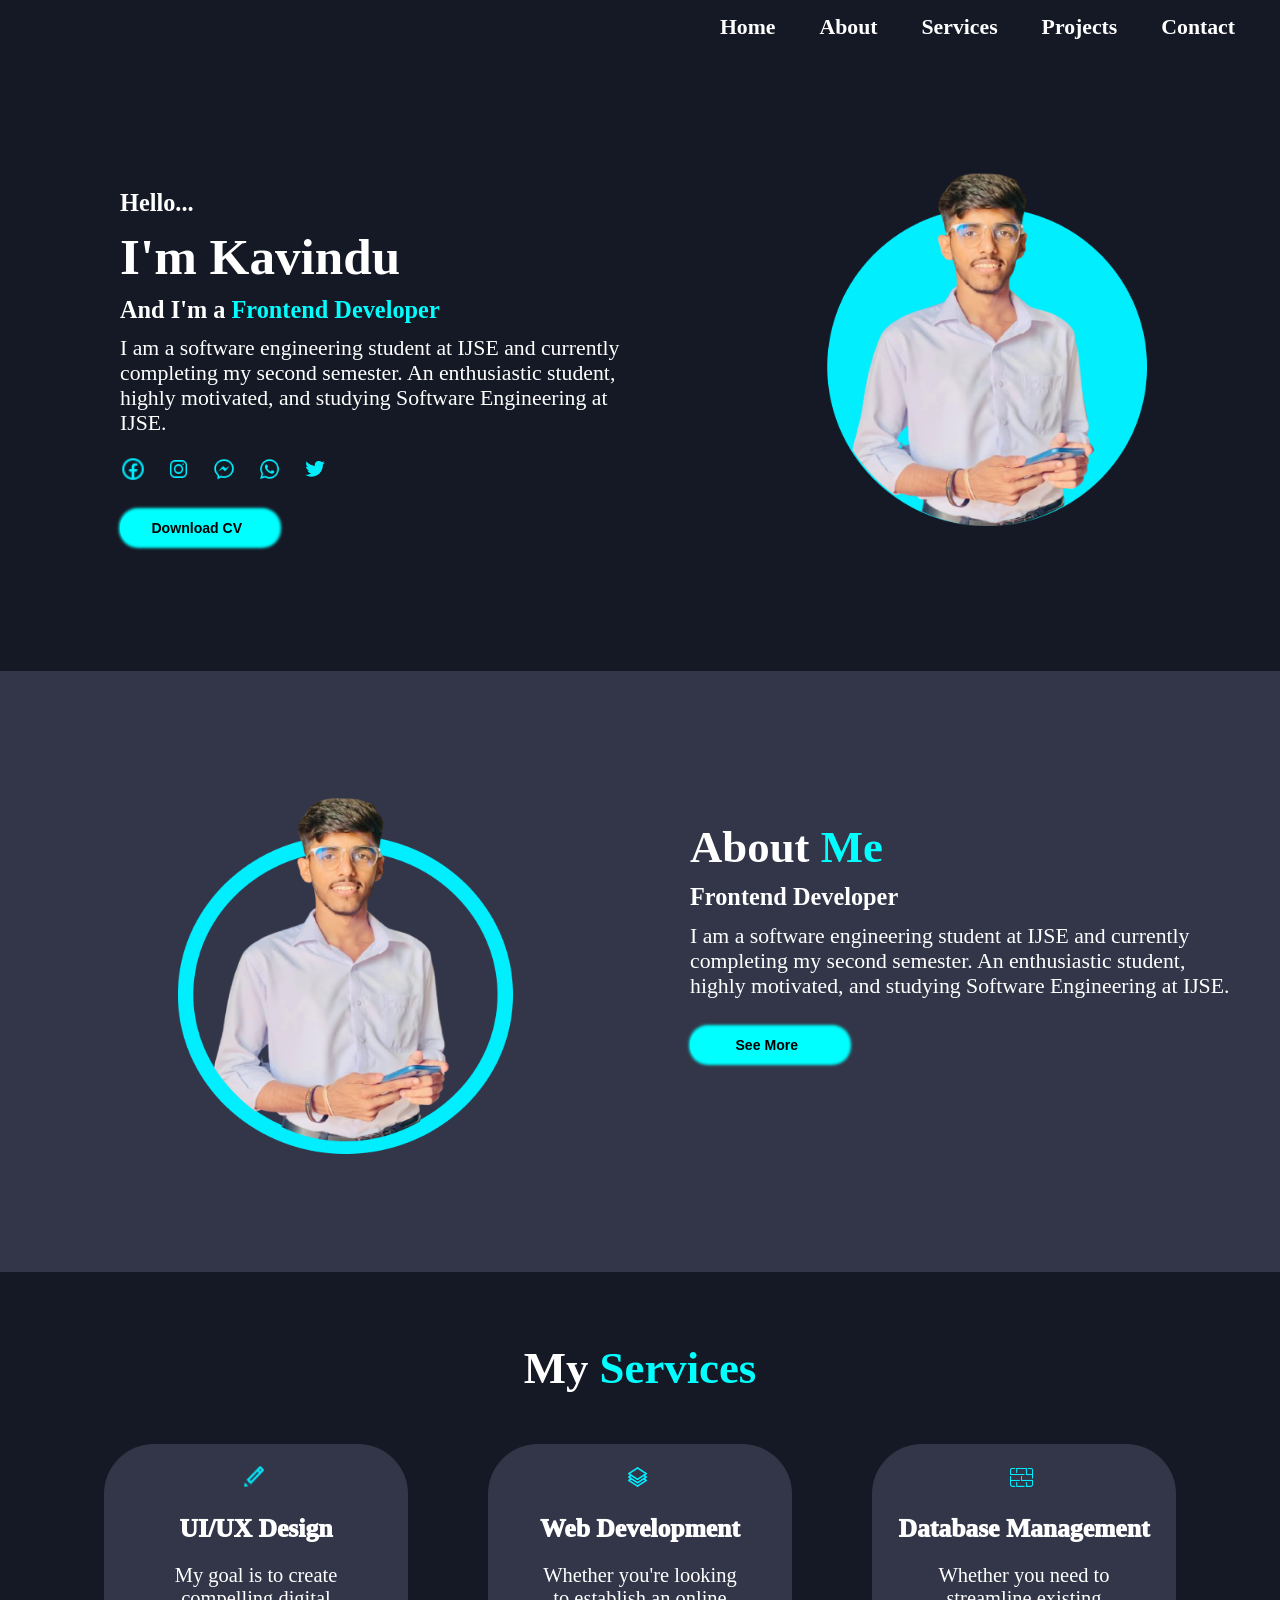
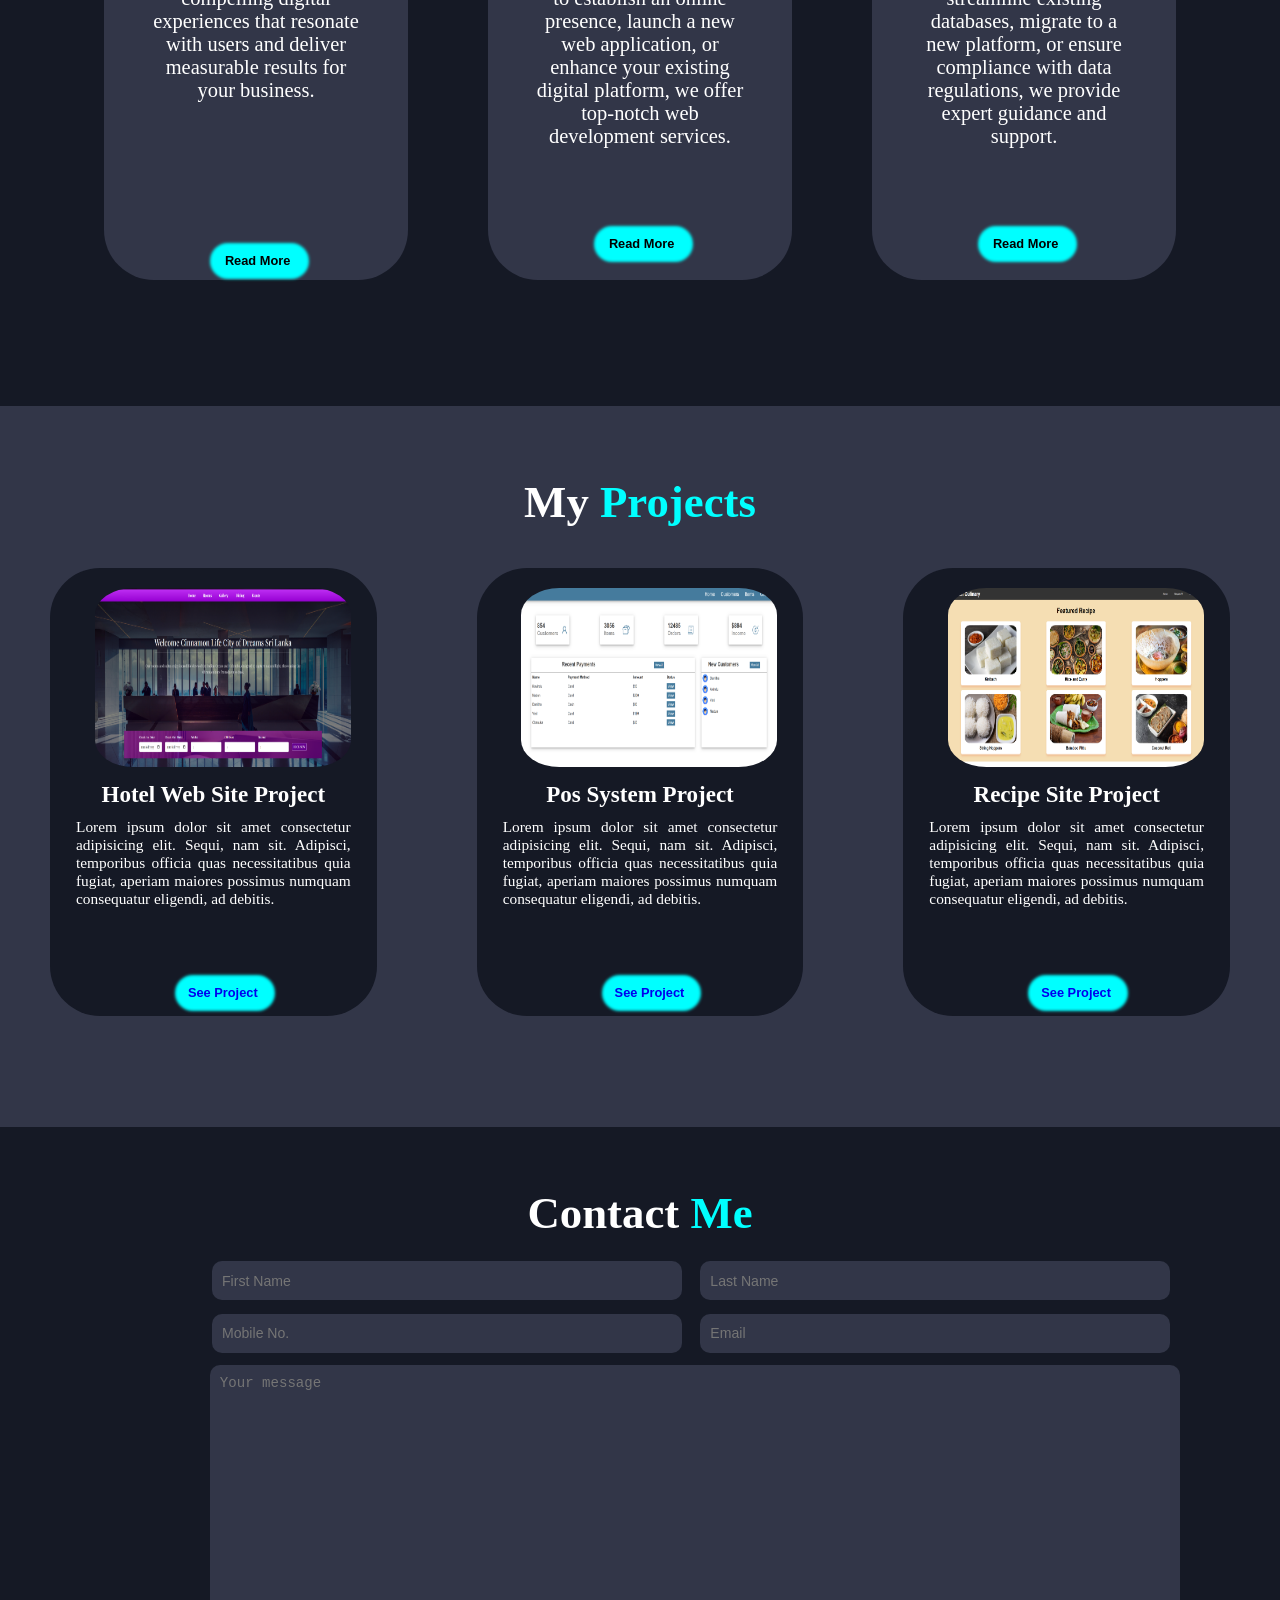
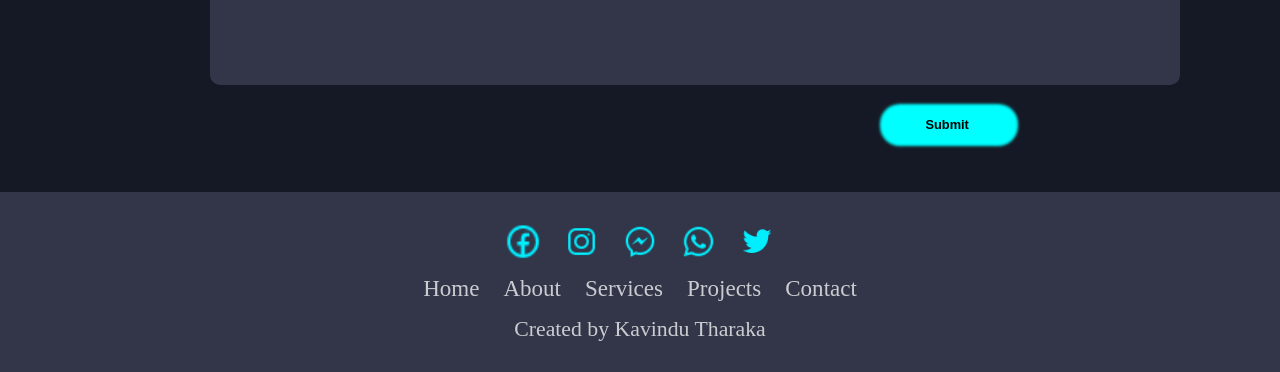
==== commit ec627acd: "update projects" ====
--- a/index.html
+++ b/index.html
@@ -235,50 +235,50 @@
           <div class="box box8">
             <div class="pro1">
               <img
-                src="/images/1920x1080-hd-coding-6b7em4l2ptkptmn3.jpg"
+                src="/images/hotel.png"
                 alt="UI/UX Design"
               />
-              <h3>Project citro</h3>
+              <h3>Hotel Web Site Project</h3>
               <p>
                 Lorem ipsum dolor sit amet consectetur adipisicing elit. Sequi,
                 nam sit. Adipisci, temporibus officia quas necessitatibus quia
                 fugiat, aperiam maiores possimus numquam consequatur eligendi,
                 ad debitis.
               </p>
-              <button>See Project</button>
+              <button > <a href="https://github.com/tharakaug/Hotel_Project.git" target="_blank">See Project</a></button>
             </div>
           </div>
 
           <div class="box box9">
             <div class="pro2">
               <img
-                src="/images/1920x1080-hd-coding-57rsi2a6uqxerq4i.jpg"
+                src="/images/pos.png"
                 alt="Web Development"
               />
-              <h3>Project citro</h3>
+              <h3>Pos System Project</h3>
               <p>
                 Lorem ipsum dolor sit amet consectetur adipisicing elit. Sequi,
                 nam sit. Adipisci, temporibus officia quas necessitatibus quia
                 fugiat, aperiam maiores possimus numquam consequatur eligendi,
                 ad debitis.
               </p>
-              <button>See Project</button>
+              <button><a href="https://github.com/tharakaug/Internet-Tecnologies-Assigment-POS-System.git" target="_blank">See Project</a></button>
             </div>
           </div>
           <div class="box box10">
             <div class="pro3">
               <img
-                src="/images/photo-1607705703571-c5a8695f18f6.jpeg"
+                src="/images/recipe.png"
                 alt="Database Management"
               />
-              <h3>Project citro</h3>
+              <h3>Recipe Site Project</h3>
               <p>
                 Lorem ipsum dolor sit amet consectetur adipisicing elit. Sequi,
                 nam sit. Adipisci, temporibus officia quas necessitatibus quia
                 fugiat, aperiam maiores possimus numquam consequatur eligendi,
                 ad debitis.
               </p>
-              <button>See Project</button>
+              <button><a href="https://github.com/tharakaug/recipe_site-with_css.git" target="_blank">See Project</a></button>
             </div>
           </div>
         </div>
--- a/css/index.css
+++ b/css/index.css
@@ -211,6 +211,8 @@
   grid-template-columns: repeat(3, 1fr);
   height: 47vw;
   width: 100%;
+  padding-left: 5vw;
+  padding-right: 5vw;
 }
 .services-head {
   color: white;
@@ -272,12 +274,13 @@
     border: 0px;
     border-radius: 15px;
     background-color: aqua;
-    margin-left: 10vw;
+    margin-left: 8.5vw;
     box-shadow: 2px 0px 3px 5px aqua;
     font-size: 1vw;
     font-weight: bolder;
-    margin-top: 10vh;
+    margin-top: 7vh;
     transition: 0.4s ease-out;
+    
   }
 }
 
@@ -327,6 +330,9 @@
     font-weight: bolder;
     margin-top: 8vh;
     transition: 0.4s ease-out;
+    a{
+      text-decoration: none;
+    }
   }
   button:hover {
     transform: scale(0.9);
@@ -847,7 +853,7 @@
       width: 8vw;
       height: 2.5vw;
       border: 0px;
-      margin-left: 75px;
+      margin-left: 65px;
       font-size: 1.3vw;
       margin-top: 30px;
     }
@@ -859,7 +865,7 @@
   }
   .box5 .ui button {
     margin-top: 46px;
-    margin-left: 75px;
+    margin-left: 5px;
   }
   .projects-head {
     color: white;
@@ -1127,7 +1133,7 @@
       border: 0px;
       border-radius: 15px;
       background-color: aqua;
-      margin-left: 113px;
+      margin-left: 90px;
       box-shadow: 2px 0px 3px 5px aqua;
       font-size: 2.5vw;
       font-weight: bolder;
@@ -1137,7 +1143,7 @@
   }
   .box5 .ui button {
     margin-top: 10px;
-    margin-left: 113px;
+    margin-left: 90px;
   }
   .project-card {
     display: grid;
@@ -1438,7 +1444,7 @@
       border: 0px;
       border-radius: 15px;
       background-color: aqua;
-      margin-left: 93px;
+      margin-left: 75px;
       box-shadow: 2px 0px 3px 5px aqua;
       font-size: 2.4vw;
       font-weight: bolder;
@@ -1747,7 +1753,7 @@
       border: 0px;
       border-radius: 15px;
       background-color: aqua;
-      margin-left: 70px;
+      margin-left: 60px;
       box-shadow: 2px 0px 3px 5px aqua;
       font-size: 2.4vw;
       font-weight: bolder;
